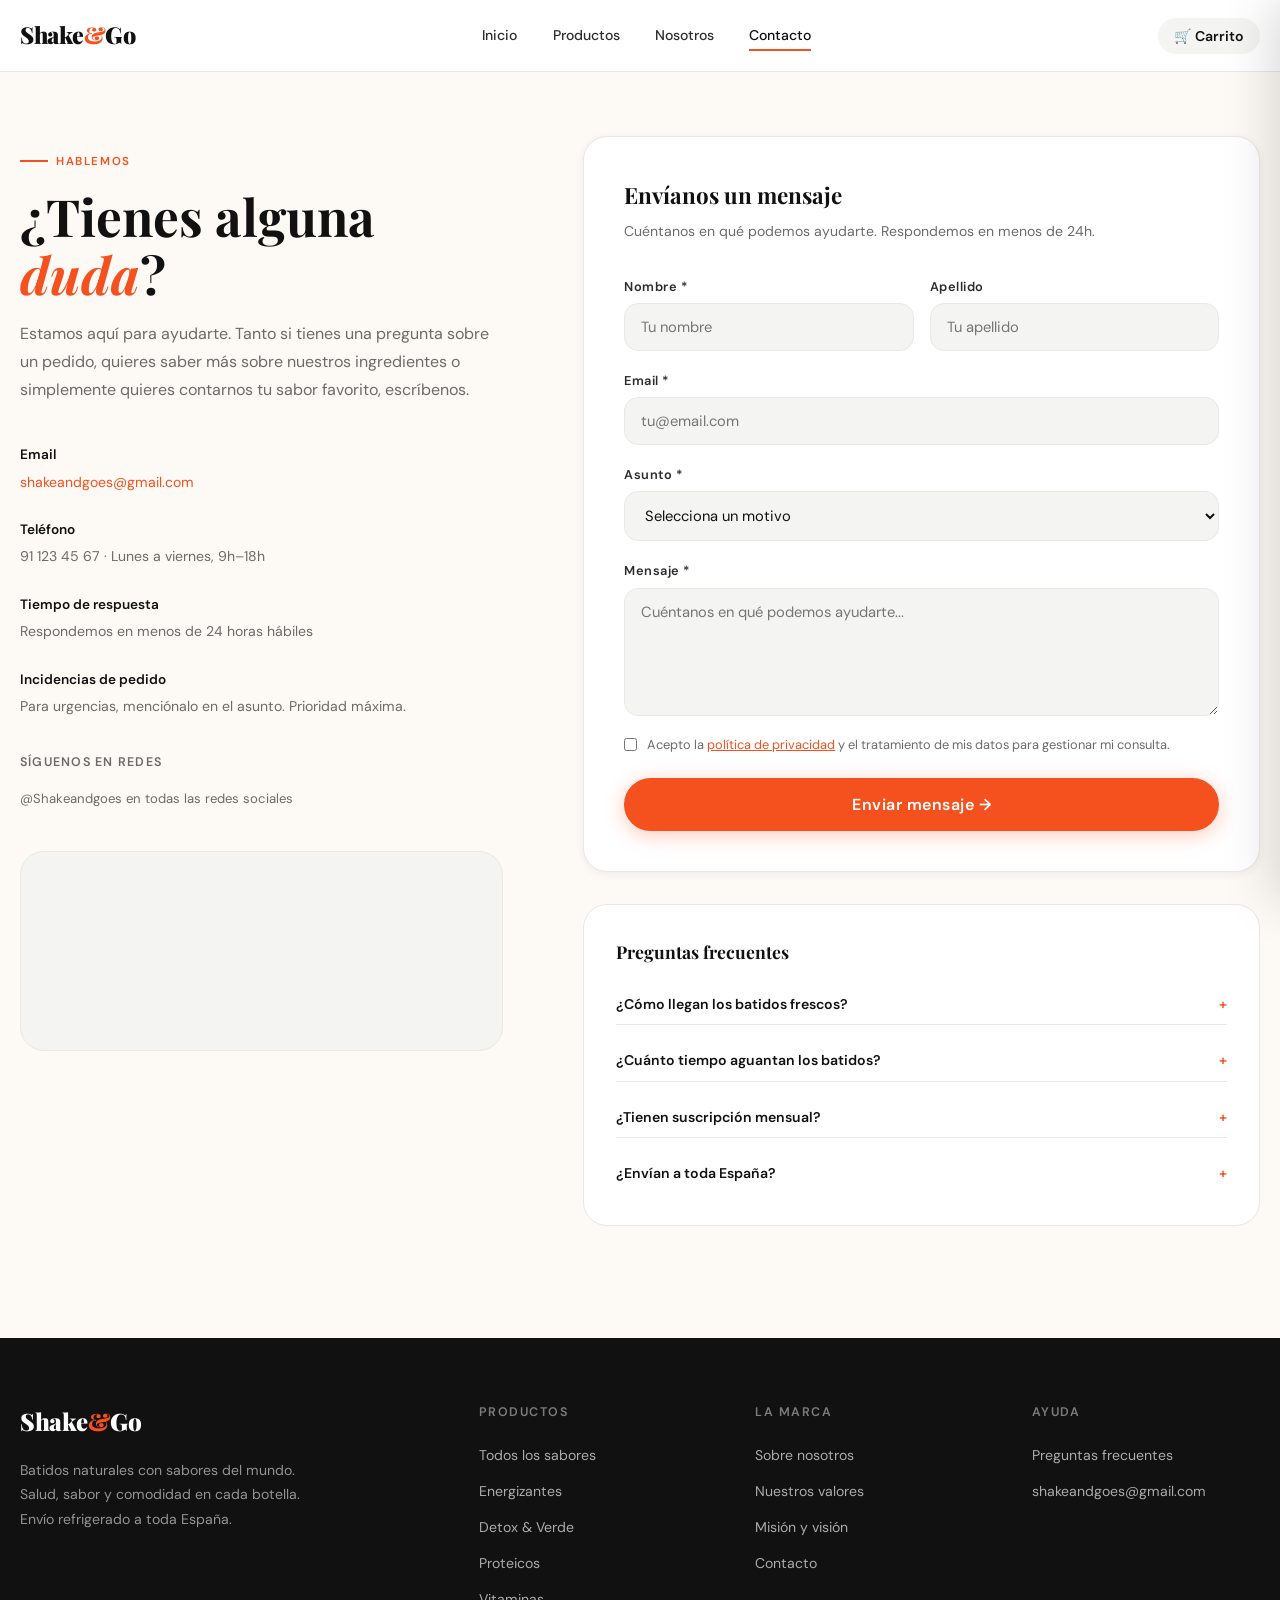
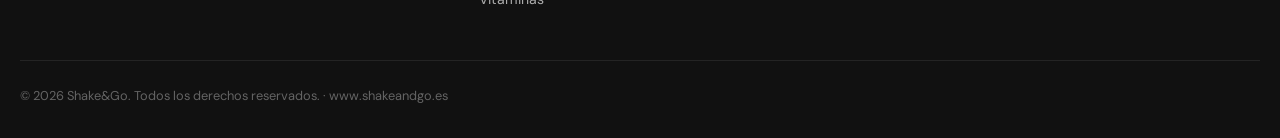
==== contacto.html @ c7a37597 "Commit Casi Final" ====
<!DOCTYPE html>
<html lang="es">
<head>
  <meta charset="UTF-8">
  <meta name="viewport" content="width=device-width, initial-scale=1.0">
  <title>Contacto — Shake&Go</title>
  <meta name="description" content="¿Tienes alguna pregunta sobre nuestros batidos? Escríbenos. Respondemos en menos de 24h.">
  <link rel="stylesheet" href="style.css">
  <link rel="icon" href="data:image/svg+xml,<svg xmlns='http://www.w3.org/2000/svg' viewBox='0 0 100 100'><text y='.9em' font-size='90'>🥤</text></svg>">
</head>
<body>

<!-- ============ HEADER ============ -->
<header class="header" role="banner">
  <div class="container header-inner">
    <a href="index.html" class="logo" aria-label="Shake&Go inicio">
      <img src="assets/img/logo1.png" alt="Shake&Go logo" class="logo-img" onerror="this.style.display='none'">
      <span class="logo-text">Shake<span>&</span>Go</span>
    </a>
    <nav class="nav" aria-label="Navegación principal">
      <a href="index.html">Inicio</a>
      <a href="productos.html">Productos</a>
      <a href="nosotros.html">Nosotros</a>
      <a href="contacto.html">Contacto</a>
    </nav>
    <div class="header-actions">
      <button class="cart-btn" data-open-cart aria-label="Abrir carrito">
        🛒 Carrito
        <span class="cart-count" id="cart-count" aria-live="polite">0</span>
      </button>
      <button class="hamburger" aria-label="Abrir menú"><span></span><span></span><span></span></button>
    </div>
  </div>
</header>
<nav class="mobile-nav" aria-label="Menú móvil">
  <a href="index.html">Inicio</a>
  <a href="productos.html">Productos</a>
  <a href="nosotros.html">Nosotros</a>
  <a href="contacto.html">Contacto</a>
</nav>

<!-- ============ CONTACTO MAIN ============ -->
<main class="contacto-section" aria-label="Página de contacto">
  <div class="container">
    <div class="contacto-grid">

      <!-- Info izquierda -->
      <div class="contacto-info">
        <div class="section-tag">Hablemos</div>
        <h1 class="section-heading">¿Tienes alguna<br><em style="font-style:italic;color:var(--color-naranja)">duda</em>?</h1>
        <p>Estamos aquí para ayudarte. Tanto si tienes una pregunta sobre un pedido, quieres saber más sobre nuestros ingredientes o simplemente quieres contarnos tu sabor favorito, escríbenos.</p>

        <div class="contacto-item">
          <div>
            <strong>Email</strong>
            <span><a href="mailto:shakeandgoes@gmail.com" style="color:var(--color-naranja)">shakeandgoes@gmail.com</a></span>
          </div>
        </div>

        <div class="contacto-item">
          <div>
            <strong>Teléfono</strong>
            <span>91 123 45 67 · Lunes a viernes, 9h–18h</span>
          </div>
        </div>

        <div class="contacto-item">
          <div>
            <strong>Tiempo de respuesta</strong>
            <span>Respondemos en menos de 24 horas hábiles</span>
          </div>
        </div>

        <div class="contacto-item">
          <div>
            <strong>Incidencias de pedido</strong>
            <span>Para urgencias, menciónalo en el asunto. Prioridad máxima.</span>
          </div>
        </div>

        <!-- Redes sociales -->
        <div style="margin-top:2rem">
          <div style="font-size:0.78rem;font-weight:600;letter-spacing:0.1em;text-transform:uppercase;color:var(--color-gris-medio);margin-bottom:1rem">Síguenos en redes</div>
          <p style="font-size:0.82rem;color:var(--color-gris-medio);margin-top:0.8rem">@Shakeandgoes en todas las redes sociales</p>
        </div>

        <!-- Mapa placeholder -->
        <div style="margin-top:2.5rem;background:var(--color-gris-claro);border-radius:var(--radius-lg);height:200px;display:flex;align-items:center;justify-content:center;border:1px solid var(--color-borde);overflow:hidden;position:relative">
          <iframe
              src="https://www.google.com/maps?q=Carrer+d%27Ar%C3%ADstides+Maillol+12,+08028+Barcelona&output=embed"
              width="100%"
              height="100%"
              style="border:0; position:relative; z-index:1;"
              allowfullscreen=""
              loading="lazy"
              referrerpolicy="no-referrer-when-downgrade">
          </iframe>
        </div>
      </div>

      <!-- Formulario derecha -->
      <div>
        <div class="form-card">
          <h3>Envíanos un mensaje</h3>
          <p>Cuéntanos en qué podemos ayudarte. Respondemos en menos de 24h.</p>

          <form id="contacto-form" novalidate aria-label="Formulario de contacto">
            <div class="form-row">
              <div class="form-group" id="grupo-nombre">
                <label for="nombre">Nombre *</label>
                <input type="text" id="nombre" name="nombre" placeholder="Tu nombre" autocomplete="given-name" required aria-required="true">
                <span class="form-error-msg" role="alert">Por favor, introduce tu nombre.</span>
              </div>
              <div class="form-group" id="grupo-apellido">
                <label for="apellido">Apellido</label>
                <input type="text" id="apellido" name="apellido" placeholder="Tu apellido" autocomplete="family-name">
              </div>
            </div>

            <div class="form-group" id="grupo-email">
              <label for="email">Email *</label>
              <input type="email" id="email" name="email" placeholder="tu@email.com" autocomplete="email" required aria-required="true">
              <span class="form-error-msg" role="alert">Por favor, introduce un email válido.</span>
            </div>

            <div class="form-group" id="grupo-asunto">
              <label for="asunto">Asunto *</label>
              <select id="asunto" name="asunto" required aria-required="true">
                <option value="" disabled selected>Selecciona un motivo</option>
                <option value="pedido">Consulta sobre un pedido</option>
                <option value="producto">Información sobre productos</option>
                <option value="incidencia">Incidencia / devolución</option>
                <option value="suscripcion">Suscripción mensual</option>
                <option value="b2b">Colaboración B2B</option>
                <option value="otro">Otro</option>
              </select>
              <span class="form-error-msg" role="alert">Por favor, selecciona un asunto.</span>
            </div>

            <div class="form-group" id="grupo-mensaje">
              <label for="mensaje">Mensaje *</label>
              <textarea id="mensaje" name="mensaje" rows="5" placeholder="Cuéntanos en qué podemos ayudarte..." required aria-required="true"></textarea>
              <span class="form-error-msg" role="alert">Por favor, escribe tu mensaje (mínimo 10 caracteres).</span>
            </div>

            <div style="display:flex;align-items:flex-start;gap:10px;margin-bottom:1.5rem">
              <input type="checkbox" id="privacidad" name="privacidad" required style="width:auto;margin-top:3px;accent-color:var(--color-naranja)" aria-required="true">
              <label for="privacidad" style="font-size:0.8rem;color:var(--color-gris-medio);cursor:pointer;line-height:1.5">
                Acepto la <a href="#" style="color:var(--color-naranja);text-decoration:underline">política de privacidad</a> y el tratamiento de mis datos para gestionar mi consulta.
              </label>
            </div>

            <button type="submit" class="btn btn-primary" style="width:100%;justify-content:center;font-size:1rem;padding:16px">
              Enviar mensaje →
            </button>
          </form>

          <!-- Mensaje de éxito -->
          <div class="form-success" id="form-success" aria-live="polite">
            <div class="form-success-icon">🎉</div>
            <h4>¡Mensaje enviado!</h4>
            <p>Gracias por escribirnos. Te respondemos en menos de 24 horas. Mientras tanto, puedes explorar nuestros sabores.</p>
            <a href="productos.html" class="btn btn-primary" style="margin-top:1.5rem">Ver productos</a>
          </div>
        </div>

        <!-- FAQ rápido -->
        <div style="margin-top:2rem;background:white;border-radius:var(--radius-lg);padding:2rem;border:1px solid var(--color-borde)">
          <h3 style="font-family:var(--font-display);font-size:1.1rem;margin-bottom:1.2rem">Preguntas frecuentes</h3>
          <div style="display:flex;flex-direction:column;gap:1rem">
            <details style="cursor:pointer">
              <summary style="font-size:0.88rem;font-weight:600;list-style:none;display:flex;justify-content:space-between;align-items:center;padding:0.5rem 0;border-bottom:1px solid var(--color-borde)">
                ¿Cómo llegan los batidos frescos? <span style="color:var(--color-naranja)">+</span>
              </summary>
              <p style="font-size:0.84rem;color:var(--color-gris-medio);margin-top:0.8rem;line-height:1.65">Utilizamos cajas isotérmicas certificadas con acumuladores de gel ecológico que mantienen la temperatura entre 2°C y 8°C durante todo el trayecto.</p>
            </details>
            <details style="cursor:pointer">
              <summary style="font-size:0.88rem;font-weight:600;list-style:none;display:flex;justify-content:space-between;align-items:center;padding:0.5rem 0;border-bottom:1px solid var(--color-borde)">
                ¿Cuánto tiempo aguantan los batidos? <span style="color:var(--color-naranja)">+</span>
              </summary>
              <p style="font-size:0.84rem;color:var(--color-gris-medio);margin-top:0.8rem;line-height:1.65">Garantizamos una vida útil mínima de 21 días desde la recepción, siempre que se mantengan refrigerados. Sin abrir pueden aguantar aún más.</p>
            </details>
            <details style="cursor:pointer">
              <summary style="font-size:0.88rem;font-weight:600;list-style:none;display:flex;justify-content:space-between;align-items:center;padding:0.5rem 0;border-bottom:1px solid var(--color-borde)">
                ¿Tienen suscripción mensual? <span style="color:var(--color-naranja)">+</span>
              </summary>
              <p style="font-size:0.84rem;color:var(--color-gris-medio);margin-top:0.8rem;line-height:1.65">Sí. Puedes suscribirte a una caja mensual personalizada con tus sabores favoritos y obtener un descuento exclusivo. Escríbenos para configurar la tuya.</p>
            </details>
            <details style="cursor:pointer">
              <summary style="font-size:0.88rem;font-weight:600;list-style:none;display:flex;justify-content:space-between;align-items:center;padding:0.5rem 0">
                ¿Envían a toda España? <span style="color:var(--color-naranja)">+</span>
              </summary>
              <p style="font-size:0.84rem;color:var(--color-gris-medio);margin-top:0.8rem;line-height:1.65">Sí, enviamos a toda la península. Canarias, Baleares y Ceuta también con envío especial. Consulta costes en el proceso de compra.</p>
            </details>
          </div>
        </div>
      </div>

    </div>
  </div>
</main>

<!-- ============ FOOTER ============ -->
<footer class="footer" aria-label="Pie de página">
  <div class="container">
    <div class="footer-grid">
      <div class="footer-brand">
        <span class="logo-text" style="font-family:'Playfair Display',serif;font-size:1.5rem;color:white;font-weight:900">Shake<span style="color:#F4511E">&</span>Go</span>
        <p>Batidos naturales con sabores del mundo. Salud, sabor y comodidad en cada botella. Envío refrigerado a toda España.</p>
      </div>
      <div class="footer-col">
        <h4>Productos</h4>
        <ul>
          <li><a href="productos.html">Todos los sabores</a></li>
          <li><a href="productos.html?filtro=energizante">Energizantes</a></li>
          <li><a href="productos.html?filtro=detox">Detox &amp; Verde</a></li>
          <li><a href="productos.html?filtro=proteina">Proteicos</a></li>
          <li><a href="productos.html?filtro=vitaminas">Vitaminas</a></li>
        </ul>
      </div>
      <div class="footer-col">
        <h4>La marca</h4>
        <ul>
          <li><a href="nosotros.html">Sobre nosotros</a></li>
          <li><a href="nosotros.html#valores">Nuestros valores</a></li>
          <li><a href="nosotros.html#mision">Misión y visión</a></li>
          <li><a href="contacto.html">Contacto</a></li>
        </ul>
      </div>
      <div class="footer-col">
        <h4>Ayuda</h4>
        <ul>
          <li><a href="#">Preguntas frecuentes</a></li>
          <li><a href="mailto:shakeandgoes@gmail.com">shakeandgoes@gmail.com</a></li>
        </ul>
      </div>
    </div>
    <div class="footer-bottom">
      <p>© 2026 Shake&amp;Go. Todos los derechos reservados. · www.shakeandgo.es</p>
    </div>
  </div>
</footer>

<!-- ============ CARRITO ============ -->
<div class="cart-overlay" id="cart-overlay" aria-hidden="true"></div>
<aside class="cart-panel" id="cart-panel" role="complementary" aria-label="Carrito de la compra">
  <div class="cart-header">
    <div><h2>Tu carrito</h2><p class="cart-header-sub">Revisa tu selección</p></div>
    <button class="cart-close" id="cart-close" aria-label="Cerrar carrito">✕</button>
  </div>
  <div class="cart-items" id="cart-items">
    <div class="cart-empty" id="cart-empty" style="display:flex">
      <div class="cart-empty-icon"></div>
      <p>Tu carrito está vacío.</p>
      <a href="productos.html" class="btn btn-primary" style="margin-top:0.5rem">Ver productos</a>
    </div>
  </div>
  <div class="cart-footer">
    <div class="cart-subtotal"><span>Subtotal</span><span id="cart-subtotal-val">0,00€</span></div>
    <div class="cart-total-row"><span>Total</span><span id="cart-total">0,00€</span></div>
    <div class="cart-envio">Envío gratis en pedidos +20€</div>
    <div class="cart-footer-btns">
      <button class="btn-checkout" id="btn-checkout">Finalizar pedido →</button>
      <button class="btn-seguir" id="btn-seguir-comprando">← Seguir comprando</button>
    </div>
  </div>
</aside>

<script src="main.js"></script>
<script src="carrito.js"></script>
<script>
/* Validación del formulario de contacto */
document.addEventListener('DOMContentLoaded', () => {
  const form = document.getElementById('contacto-form');
  const success = document.getElementById('form-success');
  if (!form) return;

  function validarCampo(input) {
    const grupo = input.closest('.form-group');
    if (!grupo) return true;
    const eValido = input.checkValidity() && (input.type !== 'textarea' || input.value.trim().length >= 10);
    grupo.classList.toggle('has-error', !eValido);
    if (input.tagName === 'TEXTAREA') {
      grupo.classList.toggle('has-error', input.value.trim().length < 10);
    }
    return eValido;
  }

  form.querySelectorAll('input, textarea, select').forEach(el => {
    el.addEventListener('blur', () => validarCampo(el));
    el.addEventListener('input', () => {
      if (el.closest('.form-group')?.classList.contains('has-error')) validarCampo(el);
    });
  });

  form.addEventListener('submit', (e) => {
    e.preventDefault();
    let formValido = true;
    const campos = form.querySelectorAll('input[required], textarea[required], select[required]');
    campos.forEach(campo => {
      if (!validarCampo(campo)) formValido = false;
    });

    const privacidad = document.getElementById('privacidad');
    if (privacidad && !privacidad.checked) {
      if (typeof window.showToast === 'function') {
        window.showToast('Debes aceptar la política de privacidad', '⚠️');
      }
      formValido = false;
    }

    if (!formValido) return;

    // Simular envío
    const btn = form.querySelector('[type="submit"]');
    btn.textContent = 'Enviando…';
    btn.disabled = true;
    setTimeout(() => {
      form.style.display = 'none';
      success.classList.add('visible');
    }, 1200);
  });
});
</script>
</body>
</html>
---- style.css ----
/* =========================================
   SHAKE&GO — CSS Principal
   Paleta: Naranja energético, verde fresco, blanco limpio, negro profundo
   Tipografía: Playfair Display (display) + DM Sans (body)
   ========================================= */

@import url('https://fonts.googleapis.com/css2?family=Playfair+Display:ital,wght@0,400;0,700;0,900;1,400;1,700&family=DM+Sans:wght@300;400;500;600&display=swap');

/* ---- Variables CSS ---- */
:root {
  --color-naranja: #F4511E;
  --color-naranja-claro: #FF7043;
  --color-verde: #6DBF67;
  --color-verde-oscuro: #4A9E44;
  --color-azul: #29ABE2;
  --color-negro: #111111;
  --color-gris-oscuro: #2C2C2C;
  --color-gris-medio: #6B6B6B;
  --color-gris-claro: #F4F4F2;
  --color-blanco: #FFFFFF;
  --color-crema: #FDF9F5;
  --color-borde: #E8E8E4;

  --font-display: 'Playfair Display', Georgia, serif;
  --font-body: 'DM Sans', system-ui, sans-serif;

  --radius-sm: 6px;
  --radius-md: 14px;
  --radius-lg: 24px;
  --radius-pill: 999px;

  --shadow-sm: 0 2px 8px rgba(0,0,0,0.06);
  --shadow-md: 0 8px 32px rgba(0,0,0,0.10);
  --shadow-lg: 0 20px 60px rgba(0,0,0,0.14);

  --spacing-xs: 0.5rem;
  --spacing-sm: 1rem;
  --spacing-md: 2rem;
  --spacing-lg: 4rem;
  --spacing-xl: 7rem;

  --transition: all 0.28s cubic-bezier(0.4, 0, 0.2, 1);
  --max-width: 1240px;
  --header-height: 72px;
}

/* ---- Reset & Base ---- */
*, *::before, *::after { box-sizing: border-box; margin: 0; padding: 0; }

html { scroll-behavior: smooth; font-size: 16px; }

body {
  font-family: var(--font-body);
  color: var(--color-negro);
  background: var(--color-blanco);
  line-height: 1.65;
  -webkit-font-smoothing: antialiased;
  overflow-x: hidden;
}

img { display: block; max-width: 100%; }
a { color: inherit; text-decoration: none; }
ul { list-style: none; }
button { cursor: pointer; border: none; background: none; font-family: inherit; }
input, textarea, select { font-family: inherit; }

/* ---- Utilidades ---- */
.container {
  width: min(var(--max-width), 100% - 2 * var(--spacing-sm));
  margin-inline: auto;
}

.section-tag {
  display: inline-flex;
  align-items: center;
  gap: 8px;
  font-size: 0.72rem;
  font-weight: 600;
  letter-spacing: 0.14em;
  text-transform: uppercase;
  color: var(--color-naranja);
  margin-bottom: 1rem;
}
.section-tag::before {
  content: '';
  display: block;
  width: 28px;
  height: 2px;
  background: var(--color-naranja);
}

.section-heading {
  font-family: var(--font-display);
  font-size: clamp(2rem, 5vw, 3.2rem);
  font-weight: 700;
  line-height: 1.15;
  color: var(--color-negro);
}

.section-subheading {
  font-size: 1.05rem;
  color: var(--color-gris-medio);
  max-width: 560px;
  margin-top: 1rem;
  line-height: 1.7;
}

/* Botones */
.btn {
  display: inline-flex;
  align-items: center;
  gap: 8px;
  font-family: var(--font-body);
  font-size: 0.9rem;
  font-weight: 600;
  letter-spacing: 0.03em;
  padding: 14px 28px;
  border-radius: var(--radius-pill);
  transition: var(--transition);
  white-space: nowrap;
}

.btn-primary {
  background: var(--color-naranja);
  color: var(--color-blanco);
  box-shadow: 0 4px 20px rgba(244,81,30,0.30);
}
.btn-primary:hover {
  background: var(--color-naranja-claro);
  transform: translateY(-2px);
  box-shadow: 0 8px 28px rgba(244,81,30,0.40);
}

.btn-secondary {
  background: transparent;
  color: var(--color-negro);
  border: 2px solid var(--color-negro);
}
.btn-secondary:hover {
  background: var(--color-negro);
  color: var(--color-blanco);
  transform: translateY(-2px);
}

.btn-outline-white {
  background: transparent;
  color: var(--color-blanco);
  border: 2px solid rgba(255,255,255,0.6);
}
.btn-outline-white:hover {
  background: var(--color-blanco);
  color: var(--color-negro);
}

/* =========================================
   HEADER
   ========================================= */
.header {
  position: fixed;
  top: 0;
  left: 0;
  right: 0;
  height: var(--header-height);
  z-index: 1000;
  background: rgba(255,255,255,0.96);
  backdrop-filter: blur(12px);
  -webkit-backdrop-filter: blur(12px);
  border-bottom: 1px solid var(--color-borde);
  transition: var(--transition);
}

.header.scrolled {
  box-shadow: var(--shadow-md);
}

.header-inner {
  height: 100%;
  display: flex;
  align-items: center;
  justify-content: space-between;
  gap: 2rem;
}

.logo {
  display: flex;
  align-items: center;
  gap: 10px;
  flex-shrink: 0;
}
.logo-img {
  height: 44px;
  width: auto;
}
.logo-text {
  font-family: var(--font-display);
  font-size: 1.45rem;
  font-weight: 900;
  color: var(--color-negro);
  letter-spacing: -0.02em;
}
.logo-text span { color: var(--color-naranja); }

.nav {
  display: flex;
  align-items: center;
  gap: 2.2rem;
}
.nav a {
  font-size: 0.88rem;
  font-weight: 500;
  color: var(--color-gris-oscuro);
  position: relative;
  transition: var(--transition);
}
.nav a::after {
  content: '';
  position: absolute;
  bottom: -4px;
  left: 0;
  width: 0;
  height: 2px;
  background: var(--color-naranja);
  transition: width 0.25s ease;
}
.nav a:hover, .nav a.active { color: var(--color-negro); }
.nav a:hover::after, .nav a.active::after { width: 100%; }

.header-actions {
  display: flex;
  align-items: center;
  gap: 0.8rem;
}

.cart-btn {
  position: relative;
  display: flex;
  align-items: center;
  gap: 7px;
  font-size: 0.88rem;
  font-weight: 600;
  color: var(--color-negro);
  background: var(--color-gris-claro);
  border-radius: var(--radius-pill);
  padding: 9px 16px;
  transition: var(--transition);
}
.cart-btn:hover {
  background: var(--color-negro);
  color: var(--color-blanco);
}
.cart-count {
  position: absolute;
  top: -5px;
  right: -5px;
  background: var(--color-naranja);
  color: white;
  font-size: 0.65rem;
  font-weight: 700;
  width: 18px;
  height: 18px;
  border-radius: 50%;
  display: flex;
  align-items: center;
  justify-content: center;
  opacity: 0;
  transform: scale(0);
  transition: var(--transition);
}
.cart-count.visible {
  opacity: 1;
  transform: scale(1);
}

/* Menú hamburguesa */
.hamburger {
  display: none;
  flex-direction: column;
  gap: 5px;
  padding: 8px;
  border-radius: var(--radius-sm);
  transition: var(--transition);
}
.hamburger span {
  display: block;
  width: 22px;
  height: 2px;
  background: var(--color-negro);
  border-radius: 2px;
  transition: var(--transition);
}
.hamburger.open span:nth-child(1) { transform: translateY(7px) rotate(45deg); }
.hamburger.open span:nth-child(2) { opacity: 0; }
.hamburger.open span:nth-child(3) { transform: translateY(-7px) rotate(-45deg); }

/* Mobile nav overlay */
.mobile-nav {
  display: none;
  position: fixed;
  top: var(--header-height);
  left: 0;
  right: 0;
  bottom: 0;
  background: var(--color-blanco);
  z-index: 999;
  padding: 2rem var(--spacing-sm);
  flex-direction: column;
  gap: 1.5rem;
  overflow-y: auto;
}
.mobile-nav.open { display: flex; }
.mobile-nav a {
  font-size: 1.6rem;
  font-family: var(--font-display);
  font-weight: 700;
  color: var(--color-negro);
  border-bottom: 1px solid var(--color-borde);
  padding-bottom: 1rem;
  transition: var(--transition);
}
.mobile-nav a:hover { color: var(--color-naranja); padding-left: 12px; }

/* =========================================
   HERO — INDEX
   ========================================= */
.hero {
  min-height: 100svh;
  display: grid;
  grid-template-columns: 1fr 1fr;
  overflow: hidden;
  padding-top: var(--header-height);
  background: var(--color-crema);
}

.hero-content {
  display: flex;
  flex-direction: column;
  justify-content: center;
  padding: var(--spacing-xl) var(--spacing-md) var(--spacing-xl) clamp(1.5rem, 6vw, 5rem);
}

.hero-badge {
  display: inline-flex;
  align-items: center;
  gap: 8px;
  background: rgba(244,81,30,0.10);
  color: var(--color-naranja);
  font-size: 0.75rem;
  font-weight: 600;
  letter-spacing: 0.1em;
  text-transform: uppercase;
  padding: 6px 14px;
  border-radius: var(--radius-pill);
  margin-bottom: 1.5rem;
  width: fit-content;
}

.hero-title {
  font-family: var(--font-display);
  font-size: clamp(2.8rem, 5.5vw, 4.5rem);
  font-weight: 900;
  line-height: 1.06;
  color: var(--color-negro);
  margin-bottom: 1.5rem;
}
.hero-title .italic { font-style: italic; color: var(--color-naranja); }
.hero-title .block { display: block; }

.hero-sub {
  font-size: 1.1rem;
  color: var(--color-gris-medio);
  line-height: 1.75;
  max-width: 460px;
  margin-bottom: 2.5rem;
}

.hero-ctas {
  display: flex;
  align-items: center;
  gap: 1rem;
  flex-wrap: wrap;
}

.hero-stats {
  display: flex;
  gap: 2.5rem;
  margin-top: 3rem;
  padding-top: 2.5rem;
  border-top: 1px solid var(--color-borde);
}
.hero-stat strong {
  display: block;
  font-family: var(--font-display);
  font-size: 2rem;
  font-weight: 700;
  color: var(--color-negro);
}
.hero-stat span {
  font-size: 0.78rem;
  color: var(--color-gris-medio);
  text-transform: uppercase;
  letter-spacing: 0.08em;
}

.hero-visual {
  position: relative;
  display: flex;
  align-items: center;
  justify-content: center;
  background: linear-gradient(145deg, #FFF3EE 0%, #FFE8DC 100%);
  overflow: hidden;
}

.hero-img-wrap {
  position: relative;
  z-index: 2;
  display: flex;
  align-items: flex-end;
  justify-content: center;
  height: 100%;
  padding: 3rem 2rem 0;
}

.hero-img-main {
  height: clamp(380px, 60vh, 620px);
  width: auto;
  object-fit: contain;
  filter: drop-shadow(0 24px 48px rgba(0,0,0,0.18));
  animation: floatHero 5s ease-in-out infinite;
}

@keyframes floatHero {
  0%, 100% { transform: translateY(0px); }
  50% { transform: translateY(-14px); }
}

.hero-bg-circle {
  position: absolute;
  border-radius: 50%;
  opacity: 0.25;
}
.hero-bg-circle-1 {
  width: 500px;
  height: 500px;
  background: var(--color-naranja);
  top: -120px;
  right: -120px;
}
.hero-bg-circle-2 {
  width: 280px;
  height: 280px;
  background: var(--color-verde);
  bottom: -60px;
  left: 60px;
}

.hero-float-tag {
  position: absolute;
  background: var(--color-blanco);
  border-radius: var(--radius-md);
  padding: 12px 18px;
  box-shadow: var(--shadow-md);
  font-size: 0.82rem;
  font-weight: 600;
  display: flex;
  align-items: center;
  gap: 8px;
  z-index: 3;
}
.hero-float-tag-1 { top: 22%; left: 6%; }
.hero-float-tag-2 { bottom: 28%; right: 4%; }
.hero-float-tag .dot {
  width: 8px; height: 8px;
  border-radius: 50%;
  flex-shrink: 0;
}

/* =========================================
   SECTION: PROPUESTA DE VALOR
   ========================================= */
.section-valores {
  padding: var(--spacing-xl) 0;
  background: var(--color-blanco);
}

.valores-grid {
  display: grid;
  grid-template-columns: repeat(auto-fit, minmax(230px, 1fr));
  gap: 2rem;
  margin-top: 3.5rem;
}

.valor-card {
  background: var(--color-crema);
  border-radius: var(--radius-lg);
  padding: 2rem;
  border: 1px solid var(--color-borde);
  transition: var(--transition);
  position: relative;
  overflow: hidden;
}
.valor-card::before {
  content: '';
  position: absolute;
  top: 0; left: 0;
  width: 4px;
  height: 100%;
  background: var(--color-naranja);
  transform: scaleY(0);
  transform-origin: bottom;
  transition: transform 0.3s ease;
}
.valor-card:hover { transform: translateY(-4px); box-shadow: var(--shadow-md); }
.valor-card:hover::before { transform: scaleY(1); }

.valor-icon {
  font-size: 2.2rem;
  margin-bottom: 1rem;
}
.valor-card h3 {
  font-family: var(--font-display);
  font-size: 1.15rem;
  font-weight: 700;
  margin-bottom: 0.5rem;
}
.valor-card p {
  font-size: 0.9rem;
  color: var(--color-gris-medio);
  line-height: 1.65;
}

/* =========================================
   SECTION: PRODUCTOS DESTACADOS
   ========================================= */
.section-productos {
  padding: var(--spacing-xl) 0;
  background: var(--color-gris-claro);
}

.section-header {
  display: flex;
  align-items: flex-end;
  justify-content: space-between;
  gap: 2rem;
  margin-bottom: 3rem;
  flex-wrap: wrap;
}

.productos-grid {
  display: grid;
  grid-template-columns: repeat(auto-fill, minmax(270px, 1fr));
  gap: 1.5rem;
}

.product-card {
  background: var(--color-blanco);
  border-radius: var(--radius-lg);
  overflow: hidden;
  transition: var(--transition);
  border: 1px solid var(--color-borde);
  position: relative;
  display: flex;
  flex-direction: column;
}
.product-card:hover {
  transform: translateY(-6px);
  box-shadow: var(--shadow-lg);
}

.product-img-wrap {
  aspect-ratio: 4/5;
  overflow: hidden;
  position: relative;
  background: var(--color-crema);
}
.product-img-wrap img {
  width: 100%;
  height: 100%;
  object-fit: cover;
  transition: transform 0.5s ease;
}
.product-card:hover .product-img-wrap img {
  transform: scale(1.06);
}

.product-badge {
  position: absolute;
  top: 14px;
  left: 14px;
  background: var(--color-naranja);
  color: white;
  font-size: 0.68rem;
  font-weight: 700;
  letter-spacing: 0.08em;
  text-transform: uppercase;
  padding: 4px 10px;
  border-radius: var(--radius-pill);
}
.product-badge.verde { background: var(--color-verde-oscuro); }
.product-badge.azul { background: var(--color-azul); }

.product-pais {
  position: absolute;
  top: 14px;
  right: 14px;
  background: rgba(255,255,255,0.92);
  backdrop-filter: blur(6px);
  border-radius: var(--radius-pill);
  padding: 4px 10px;
  font-size: 0.72rem;
  font-weight: 600;
  display: flex;
  align-items: center;
  gap: 5px;
}

.product-info {
  padding: 1.3rem 1.4rem 1.6rem;
  display: flex;
  flex-direction: column;
  flex-grow: 1;
}
.product-categoria {
  font-size: 0.7rem;
  font-weight: 600;
  letter-spacing: 0.1em;
  text-transform: uppercase;
  color: var(--color-naranja);
  margin-bottom: 0.4rem;
}
.product-name {
  font-family: var(--font-display);
  font-size: 1.25rem;
  font-weight: 700;
  margin-bottom: 0.5rem;
  line-height: 1.2;
}
.product-desc {
  font-size: 0.86rem;
  color: var(--color-gris-medio);
  line-height: 1.6;
  margin-bottom: 1.2rem;
  flex-grow: 1;
}

.product-footer {
  display: flex;
  align-items: center;
  justify-content: space-between;
  gap: 1rem;
}
.product-precio {
  display: flex;
  flex-direction: column;
}
.product-precio-valor {
  font-size: 1.4rem;
  font-weight: 700;
  font-family: var(--font-display);
  color: var(--color-negro);
}
.product-precio-unidad {
  font-size: 0.72rem;
  color: var(--color-gris-medio);
}

.btn-add-cart {
  background: var(--color-negro);
  color: var(--color-blanco);
  border: none;
  border-radius: var(--radius-pill);
  padding: 10px 18px;
  font-size: 0.84rem;
  font-weight: 600;
  cursor: pointer;
  transition: var(--transition);
  display: flex;
  align-items: center;
  gap: 6px;
  white-space: nowrap;
}
.btn-add-cart:hover {
  background: var(--color-naranja);
  transform: scale(1.04);
}
.btn-add-cart.added {
  background: var(--color-verde-oscuro);
}

/* Stars */
.stars {
  display: flex;
  gap: 2px;
  color: #F59E0B;
  font-size: 0.82rem;
}
.stars-row {
  display: flex;
  align-items: center;
  gap: 6px;
  margin-bottom: 0.8rem;
}
.stars-count {
  font-size: 0.78rem;
  color: var(--color-gris-medio);
}

/* =========================================
   SECTION: SOBRE NOSOTROS (STRIP)
   ========================================= */
.section-marca {
  padding: var(--spacing-xl) 0;
  background: var(--color-negro);
  color: var(--color-blanco);
  position: relative;
  overflow: hidden;
}
.section-marca::before {
  content: 'SHAKE&GO';
  position: absolute;
  font-family: var(--font-display);
  font-size: clamp(6rem, 18vw, 18rem);
  font-weight: 900;
  color: rgba(255,255,255,0.03);
  top: 50%;
  left: 50%;
  transform: translate(-50%, -50%);
  white-space: nowrap;
  pointer-events: none;
}

.marca-inner {
  display: grid;
  grid-template-columns: 1fr 1fr;
  gap: 5rem;
  align-items: center;
  position: relative;
  z-index: 1;
}

.marca-content .section-tag { color: var(--color-naranja); }
.marca-content .section-heading { color: var(--color-blanco); }
.marca-content .section-heading .italic { font-style: italic; color: var(--color-naranja-claro); }
.marca-content p {
  color: rgba(255,255,255,0.72);
  font-size: 1rem;
  line-height: 1.8;
  margin-top: 1.2rem;
  margin-bottom: 2rem;
}

.marca-visual {
  display: grid;
  grid-template-columns: 1fr 1fr;
  grid-template-rows: 1fr 1fr;
  gap: 1rem;
  aspect-ratio: 1;
}
.marca-img-block {
  border-radius: var(--radius-md);
  overflow: hidden;
}
.marca-img-block img {
  width: 100%;
  height: 100%;
  object-fit: cover;
}
.marca-img-block:nth-child(1) { grid-row: span 2; }

/* =========================================
   SECTION: TESTIMONIOS
   ========================================= */
.section-testimonios {
  padding: var(--spacing-xl) 0;
  background: var(--color-crema);
}

.testimonios-grid {
  display: grid;
  grid-template-columns: repeat(auto-fill, minmax(290px, 1fr));
  gap: 1.5rem;
  margin-top: 3rem;
}

.testimonio-card {
  background: var(--color-blanco);
  border-radius: var(--radius-lg);
  padding: 2rem;
  border: 1px solid var(--color-borde);
  transition: var(--transition);
}
.testimonio-card:hover {
  box-shadow: var(--shadow-md);
  transform: translateY(-3px);
}
.testimonio-header {
  display: flex;
  align-items: center;
  gap: 12px;
  margin-bottom: 1rem;
}
.testimonio-avatar {
  width: 44px;
  height: 44px;
  border-radius: 50%;
  font-size: 1.1rem;
  display: flex;
  align-items: center;
  justify-content: center;
  font-weight: 700;
  flex-shrink: 0;
}
.testimonio-info strong { display: block; font-size: 0.9rem; }
.testimonio-info span {
  font-size: 0.75rem;
  color: var(--color-gris-medio);
}
.testimonio-verified {
  display: flex;
  align-items: center;
  gap: 4px;
  font-size: 0.7rem;
  color: var(--color-verde-oscuro);
  font-weight: 600;
  margin-top: 2px;
}
.testimonio-text {
  font-size: 0.92rem;
  line-height: 1.72;
  color: var(--color-gris-oscuro);
  font-style: italic;
}
.testimonio-text::before { content: '"'; font-size: 2rem; color: var(--color-naranja); line-height: 0; vertical-align: -0.4em; margin-right: 4px; }

/* =========================================
   SECTION: CTA FINAL
   ========================================= */
.section-cta-final {
  padding: var(--spacing-xl) 0;
  background: linear-gradient(135deg, var(--color-naranja) 0%, #E64A19 100%);
  text-align: center;
  color: var(--color-blanco);
  position: relative;
  overflow: hidden;
}
.section-cta-final::before, .section-cta-final::after {
  content: '';
  position: absolute;
  border-radius: 50%;
  background: rgba(255,255,255,0.08);
}
.section-cta-final::before { width: 600px; height: 600px; top: -300px; right: -200px; }
.section-cta-final::after { width: 400px; height: 400px; bottom: -200px; left: -150px; }

.cta-final-inner { position: relative; z-index: 1; }
.cta-final-inner h2 {
  font-family: var(--font-display);
  font-size: clamp(2.2rem, 5vw, 3.8rem);
  font-weight: 900;
  line-height: 1.1;
  margin-bottom: 1rem;
}
.cta-final-inner p {
  font-size: 1.1rem;
  opacity: 0.88;
  margin-bottom: 2.5rem;
  max-width: 500px;
  margin-inline: auto;
}
.cta-final-btns {
  display: flex;
  align-items: center;
  justify-content: center;
  gap: 1rem;
  flex-wrap: wrap;
}

/* =========================================
   FOOTER
   ========================================= */
.footer {
  background: var(--color-negro);
  color: var(--color-blanco);
  padding: var(--spacing-lg) 0 var(--spacing-md);
}

.footer-grid {
  display: grid;
  grid-template-columns: 1.8fr 1fr 1fr 1fr;
  gap: 3rem;
  margin-bottom: 3rem;
}

.footer-brand p {
  font-size: 0.88rem;
  color: rgba(255,255,255,0.55);
  line-height: 1.75;
  margin-top: 1rem;
  margin-bottom: 1.5rem;
  max-width: 280px;
}

.footer-social {
  display: flex;
  gap: 10px;
}
.footer-social a {
  width: 38px;
  height: 38px;
  background: rgba(255,255,255,0.08);
  border-radius: 50%;
  display: flex;
  align-items: center;
  justify-content: center;
  font-size: 0.9rem;
  transition: var(--transition);
}
.footer-social a:hover { background: var(--color-naranja); }

.footer-col h4 {
  font-size: 0.78rem;
  font-weight: 600;
  letter-spacing: 0.12em;
  text-transform: uppercase;
  color: rgba(255,255,255,0.45);
  margin-bottom: 1.2rem;
}
.footer-col ul { display: flex; flex-direction: column; gap: 0.6rem; }
.footer-col a {
  font-size: 0.88rem;
  color: rgba(255,255,255,0.65);
  transition: var(--transition);
}
.footer-col a:hover { color: var(--color-naranja); padding-left: 4px; }

.footer-bottom {
  border-top: 1px solid rgba(255,255,255,0.08);
  padding-top: 1.5rem;
  display: flex;
  align-items: center;
  justify-content: space-between;
  gap: 1rem;
  flex-wrap: wrap;
}
.footer-bottom p {
  font-size: 0.8rem;
  color: rgba(255,255,255,0.35);
}

/* =========================================
   CARRITO — PANEL LATERAL
   ========================================= */
.cart-overlay {
  position: fixed;
  inset: 0;
  background: rgba(0,0,0,0.5);
  z-index: 1100;
  opacity: 0;
  pointer-events: none;
  transition: opacity 0.3s ease;
  backdrop-filter: blur(2px);
}
.cart-overlay.open {
  opacity: 1;
  pointer-events: all;
}

.cart-panel {
  position: fixed;
  top: 0;
  right: 0;
  height: 100%;
  width: min(440px, 95vw);
  background: var(--color-blanco);
  z-index: 1200;
  display: flex;
  flex-direction: column;
  transform: translateX(100%);
  transition: transform 0.36s cubic-bezier(0.4, 0, 0.2, 1);
  box-shadow: -8px 0 48px rgba(0,0,0,0.15);
}
.cart-panel.open { transform: translateX(0); }

.cart-header {
  display: flex;
  align-items: center;
  justify-content: space-between;
  padding: 1.5rem 1.5rem 1.2rem;
  border-bottom: 1px solid var(--color-borde);
  flex-shrink: 0;
}
.cart-header h2 {
  font-family: var(--font-display);
  font-size: 1.3rem;
  font-weight: 700;
}
.cart-header-sub { font-size: 0.8rem; color: var(--color-gris-medio); }
.cart-close {
  width: 36px;
  height: 36px;
  border-radius: 50%;
  background: var(--color-gris-claro);
  display: flex;
  align-items: center;
  justify-content: center;
  font-size: 1.1rem;
  transition: var(--transition);
  cursor: pointer;
}
.cart-close:hover { background: var(--color-negro); color: white; }

.cart-items {
  flex-grow: 1;
  overflow-y: auto;
  padding: 1.2rem 1.5rem;
  display: flex;
  flex-direction: column;
  gap: 1rem;
}

.cart-empty {
  flex-grow: 1;
  display: flex;
  flex-direction: column;
  align-items: center;
  justify-content: center;
  gap: 1rem;
  color: var(--color-gris-medio);
  text-align: center;
  padding: 2rem;
}
.cart-empty-icon { font-size: 3rem; }
.cart-empty p { font-size: 0.92rem; }

.cart-item {
  display: grid;
  grid-template-columns: 70px 1fr auto;
  gap: 12px;
  align-items: center;
  background: var(--color-gris-claro);
  border-radius: var(--radius-md);
  padding: 12px;
  animation: slideInItem 0.3s ease;
}
@keyframes slideInItem {
  from { opacity: 0; transform: translateX(20px); }
  to { opacity: 1; transform: translateX(0); }
}

.cart-item-img {
  width: 70px;
  height: 70px;
  object-fit: cover;
  border-radius: 10px;
}
.cart-item-info { min-width: 0; }
.cart-item-name {
  font-size: 0.88rem;
  font-weight: 600;
  line-height: 1.3;
  margin-bottom: 3px;
  overflow: hidden;
  text-overflow: ellipsis;
  white-space: nowrap;
}
.cart-item-cat {
  font-size: 0.72rem;
  color: var(--color-naranja);
  font-weight: 600;
  margin-bottom: 6px;
}
.cart-item-price { font-size: 0.88rem; color: var(--color-gris-medio); }

.cart-item-controls {
  display: flex;
  flex-direction: column;
  align-items: flex-end;
  gap: 8px;
}
.cart-item-total {
  font-size: 1rem;
  font-weight: 700;
  font-family: var(--font-display);
}
.cart-qty {
  display: flex;
  align-items: center;
  gap: 8px;
  background: white;
  border-radius: var(--radius-pill);
  padding: 4px 8px;
  border: 1px solid var(--color-borde);
}
.cart-qty-btn {
  width: 22px;
  height: 22px;
  border-radius: 50%;
  display: flex;
  align-items: center;
  justify-content: center;
  font-size: 0.95rem;
  font-weight: 700;
  transition: var(--transition);
  cursor: pointer;
  background: var(--color-gris-claro);
  line-height: 1;
}
.cart-qty-btn:hover { background: var(--color-naranja); color: white; }
.cart-qty-btn.remove-btn:hover { background: #dc2626; color: white; }
.cart-qty-num { font-size: 0.88rem; font-weight: 600; min-width: 18px; text-align: center; }

.cart-footer {
  border-top: 1px solid var(--color-borde);
  padding: 1.4rem 1.5rem;
  flex-shrink: 0;
  background: var(--color-blanco);
}
.cart-subtotal {
  display: flex;
  justify-content: space-between;
  align-items: center;
  margin-bottom: 6px;
  font-size: 0.88rem;
  color: var(--color-gris-medio);
}
.cart-total-row {
  display: flex;
  justify-content: space-between;
  align-items: center;
  font-family: var(--font-display);
  font-size: 1.35rem;
  font-weight: 700;
  margin-bottom: 1.2rem;
}
.cart-envio {
  display: flex;
  align-items: center;
  gap: 6px;
  font-size: 0.78rem;
  color: var(--color-verde-oscuro);
  font-weight: 600;
  background: rgba(109,191,103,0.1);
  border-radius: var(--radius-pill);
  padding: 5px 12px;
  margin-bottom: 1rem;
  width: fit-content;
}
.cart-footer-btns {
  display: flex;
  flex-direction: column;
  gap: 0.7rem;
}
.btn-checkout {
  background: var(--color-naranja);
  color: white;
  border-radius: var(--radius-pill);
  padding: 15px;
  font-weight: 700;
  font-size: 0.96rem;
  text-align: center;
  transition: var(--transition);
  cursor: pointer;
}
.btn-checkout:hover { background: var(--color-naranja-claro); transform: translateY(-1px); }
.btn-seguir {
  background: transparent;
  color: var(--color-gris-medio);
  border: 1px solid var(--color-borde);
  border-radius: var(--radius-pill);
  padding: 12px;
  font-weight: 500;
  font-size: 0.88rem;
  text-align: center;
  transition: var(--transition);
  cursor: pointer;
}
.btn-seguir:hover { color: var(--color-negro); border-color: var(--color-negro); }

/* Toast notificación */
.toast {
  position: fixed;
  bottom: 2rem;
  left: 50%;
  transform: translateX(-50%) translateY(120px);
  background: var(--color-negro);
  color: white;
  padding: 14px 24px;
  border-radius: var(--radius-pill);
  font-size: 0.88rem;
  font-weight: 500;
  z-index: 2000;
  transition: transform 0.4s cubic-bezier(0.4, 0, 0.2, 1);
  display: flex;
  align-items: center;
  gap: 10px;
  box-shadow: var(--shadow-lg);
  white-space: nowrap;
}
.toast.show { transform: translateX(-50%) translateY(0); }
.toast-icon { font-size: 1.1rem; }

/* =========================================
   PÁGINA DE PRODUCTOS
   ========================================= */
.page-hero {
  padding: calc(var(--header-height) + 3rem) 0 3rem;
  background: var(--color-crema);
  text-align: center;
}
.page-hero-eyebrow {
  font-size: 0.75rem;
  font-weight: 600;
  letter-spacing: 0.14em;
  text-transform: uppercase;
  color: var(--color-naranja);
  margin-bottom: 1rem;
}
.page-hero h1 {
  font-family: var(--font-display);
  font-size: clamp(2.4rem, 5vw, 3.8rem);
  font-weight: 900;
  line-height: 1.1;
  margin-bottom: 1rem;
}
.page-hero p {
  color: var(--color-gris-medio);
  font-size: 1.05rem;
  max-width: 500px;
  margin-inline: auto;
}

.filter-bar {
  padding: 2rem 0;
  background: var(--color-blanco);
  border-bottom: 1px solid var(--color-borde);
  position: sticky;
  top: var(--header-height);
  z-index: 100;
}
.filter-bar-inner {
  display: flex;
  justify-content: center;
  gap: 0.6rem;
  overflow-x: auto;
  scrollbar-width: none;
  padding-bottom: 2px;
}
.filter-bar-inner::-webkit-scrollbar { display: none; }

.filter-btn {
  display: inline-flex;
  align-items: center;
  gap: 6px;
  font-size: 0.82rem;
  font-weight: 600;
  padding: 9px 18px;
  border-radius: var(--radius-pill);
  border: 1.5px solid var(--color-borde);
  color: var(--color-gris-oscuro);
  background: var(--color-blanco);
  cursor: pointer;
  transition: var(--transition);
  white-space: nowrap;
}
.filter-btn:hover, .filter-btn.active {
  background: var(--color-negro);
  color: white;
  border-color: var(--color-negro);
}

.catalogo {
  padding: var(--spacing-lg) 0 var(--spacing-xl);
  background: var(--color-gris-claro);
}

/* Selector de variantes en producto */
.product-card-full {
  background: var(--color-blanco);
  border-radius: var(--radius-lg);
  overflow: hidden;
  border: 1px solid var(--color-borde);
  transition: var(--transition);
  display: flex;
  flex-direction: column;
}
.product-card-full:hover {
  transform: translateY(-5px);
  box-shadow: var(--shadow-lg);
}

.pack-selector {
  display: flex;
  gap: 6px;
  margin-top: 10px;
  flex-wrap: wrap;
}
.pack-btn {
  border: 1.5px solid var(--color-borde);
  border-radius: var(--radius-sm);
  padding: 6px 12px;
  font-size: 0.78rem;
  font-weight: 600;
  cursor: pointer;
  background: white;
  transition: var(--transition);
  text-align: center;
  position: relative;
}
.pack-btn.active, .pack-btn:hover {
  border-color: var(--color-negro);
  background: var(--color-negro);
  color: white;
}
.pack-btn .pack-label { display: block; font-size: 0.7rem; color: var(--color-verde-oscuro); font-weight: 700; }
.pack-btn.active .pack-label { color: #6DBF67; }
.pack-badge-pill {
  position: absolute;
  top: -8px;
  left: 50%;
  transform: translateX(-50%);
  background: var(--color-naranja);
  color: white;
  font-size: 0.58rem;
  font-weight: 700;
  padding: 2px 6px;
  border-radius: 20px;
  white-space: nowrap;
}

/* =========================================
   PÁGINA NOSOTROS
   ========================================= */
.nosotros-intro {
  padding: calc(var(--header-height) + 4rem) 0 var(--spacing-xl);
  background: var(--color-crema);
}
.nosotros-intro-grid {
  display: grid;
  grid-template-columns: 1fr 1fr;
  gap: 5rem;
  align-items: center;
}
.nosotros-intro-img {
  position: relative;
}
.nosotros-img-main {
  width: 100%;
  aspect-ratio: 4/5;
  object-fit: cover;
  border-radius: var(--radius-lg);
}
.nosotros-img-float {
  position: absolute;
  bottom: -2rem;
  right: -2rem;
  width: 55%;
  aspect-ratio: 1;
  object-fit: cover;
  border-radius: var(--radius-md);
  border: 6px solid var(--color-blanco);
  box-shadow: var(--shadow-lg);
}

.nosotros-valores-section {
  padding: var(--spacing-xl) 0;
  background: var(--color-blanco);
}

.nosotros-valores-grid {
  display: grid;
  grid-template-columns: repeat(auto-fill, minmax(240px, 1fr));
  gap: 1.5rem;
  margin-top: 3rem;
}
.nosotros-valor {
  border-radius: var(--radius-md);
  padding: 2rem;
  border: 1px solid var(--color-borde);
  transition: var(--transition);
}
.nosotros-valor:hover { box-shadow: var(--shadow-md); transform: translateY(-4px); }
.nosotros-valor-num {
  font-family: var(--font-display);
  font-size: 3rem;
  font-weight: 900;
  color: rgba(244,81,30,0.12);
  line-height: 1;
  margin-bottom: 0.5rem;
}
.nosotros-valor h3 {
  font-family: var(--font-display);
  font-size: 1.1rem;
  font-weight: 700;
  margin-bottom: 0.5rem;
}
.nosotros-valor p { font-size: 0.88rem; color: var(--color-gris-medio); line-height: 1.65; }

.nosotros-mision {
  padding: var(--spacing-xl) 0;
  background: var(--color-negro);
  color: white;
}
.nosotros-mision-grid {
  display: grid;
  grid-template-columns: 1fr 1fr 1fr;
  gap: 2.5rem;
}
.mision-block {
  border-left: 3px solid var(--color-naranja);
  padding-left: 1.5rem;
}
.mision-block h3 {
  font-family: var(--font-display);
  font-size: 1.15rem;
  font-weight: 700;
  color: white;
  margin-bottom: 0.8rem;
}
.mision-block p { font-size: 0.9rem; color: rgba(255,255,255,0.62); line-height: 1.72; }

.nosotros-equipo {
  padding: var(--spacing-xl) 0;
  background: var(--color-gris-claro);
}
.equipo-tagline {
  font-family: var(--font-display);
  font-size: clamp(1.8rem, 4vw, 3rem);
  font-weight: 700;
  font-style: italic;
  color: var(--color-naranja);
  margin-top: 2rem;
  line-height: 1.3;
}

/* =========================================
   PÁGINA CONTACTO
   ========================================= */
.contacto-section {
  padding: calc(var(--header-height) + 4rem) 0 var(--spacing-xl);
  background: var(--color-crema);
}
.contacto-grid {
  display: grid;
  grid-template-columns: 1fr 1.4fr;
  gap: 5rem;
  align-items: start;
}

.contacto-info { padding-top: 0.5rem; }
.contacto-info p {
  color: var(--color-gris-medio);
  font-size: 1rem;
  line-height: 1.75;
  margin-top: 1rem;
  margin-bottom: 2.5rem;
}

.contacto-item {
  display: flex;
  align-items: flex-start;
  gap: 14px;
  margin-bottom: 1.5rem;
}
.contacto-icon {
  width: 44px;
  height: 44px;
  border-radius: var(--radius-md);
  background: rgba(244,81,30,0.1);
  display: flex;
  align-items: center;
  justify-content: center;
  font-size: 1.2rem;
  flex-shrink: 0;
}
.contacto-item strong { display: block; font-size: 0.85rem; font-weight: 600; margin-bottom: 2px; }
.contacto-item span { font-size: 0.88rem; color: var(--color-gris-medio); }

.contacto-rrss {
  display: flex;
  gap: 10px;
  margin-top: 2rem;
}
.rrss-link {
  width: 42px;
  height: 42px;
  border-radius: 50%;
  background: var(--color-blanco);
  border: 1.5px solid var(--color-borde);
  display: flex;
  align-items: center;
  justify-content: center;
  font-size: 1rem;
  transition: var(--transition);
}
.rrss-link:hover { background: var(--color-naranja); border-color: var(--color-naranja); color: white; transform: translateY(-3px); }

/* Formulario */
.form-card {
  background: var(--color-blanco);
  border-radius: var(--radius-lg);
  padding: 2.5rem;
  border: 1px solid var(--color-borde);
  box-shadow: var(--shadow-sm);
}
.form-card h3 {
  font-family: var(--font-display);
  font-size: 1.4rem;
  font-weight: 700;
  margin-bottom: 0.4rem;
}
.form-card > p { font-size: 0.88rem; color: var(--color-gris-medio); margin-bottom: 2rem; }

.form-row { display: grid; grid-template-columns: 1fr 1fr; gap: 1rem; }

.form-group {
  display: flex;
  flex-direction: column;
  gap: 6px;
  margin-bottom: 1.2rem;
}
.form-group label {
  font-size: 0.8rem;
  font-weight: 600;
  color: var(--color-gris-oscuro);
  letter-spacing: 0.04em;
}
.form-group input,
.form-group textarea,
.form-group select {
  padding: 13px 16px;
  border: 1.5px solid var(--color-borde);
  border-radius: var(--radius-md);
  font-size: 0.92rem;
  color: var(--color-negro);
  background: var(--color-gris-claro);
  outline: none;
  transition: var(--transition);
  resize: vertical;
}
.form-group input:focus,
.form-group textarea:focus,
.form-group select:focus {
  border-color: var(--color-naranja);
  background: white;
  box-shadow: 0 0 0 3px rgba(244,81,30,0.12);
}
.form-group input.error,
.form-group textarea.error { border-color: #dc2626; }
.form-error-msg {
  font-size: 0.75rem;
  color: #dc2626;
  display: none;
}
.form-group.has-error .form-error-msg { display: block; }

.form-success {
  display: none;
  text-align: center;
  padding: 2rem;
}
.form-success.visible { display: block; }
.form-success-icon { font-size: 3rem; margin-bottom: 1rem; }
.form-success h4 { font-family: var(--font-display); font-size: 1.4rem; margin-bottom: 0.5rem; }
.form-success p { color: var(--color-gris-medio); font-size: 0.9rem; }

/* =========================================
   SERVICIOS — INFO STRIP
   ========================================= */
.section-servicios {
  padding: var(--spacing-md) 0;
  background: var(--color-negro);
  color: white;
}
.servicios-strip {
  display: flex;
  align-items: center;
  justify-content: space-around;
  gap: 1.5rem;
  flex-wrap: wrap;
  padding: 0.5rem 0;
}
.servicio-item {
  display: flex;
  align-items: center;
  gap: 10px;
  font-size: 0.84rem;
  font-weight: 500;
  color: rgba(255,255,255,0.8);
}
.servicio-item span.ico { font-size: 1.2rem; }
.servicio-item strong { color: white; }

/* =========================================
   RESPONSIVE MEDIA QUERIES
   ========================================= */
@media (max-width: 1024px) {
  .footer-grid { grid-template-columns: 1.5fr 1fr 1fr; }
  .footer-grid > :first-child { grid-column: 1 / -1; }
}

@media (max-width: 900px) {
  .hero { grid-template-columns: 1fr; min-height: auto; }
  .hero-visual { min-height: 60vw; order: -1; }
  .hero-content { padding: var(--spacing-md) var(--spacing-sm); }
  .hero-img-main { height: clamp(260px, 50vw, 400px); }

  .marca-inner { grid-template-columns: 1fr; gap: 3rem; }
  .marca-visual { display: none; }

  .nosotros-intro-grid { grid-template-columns: 1fr; }
  .nosotros-img-float { display: none; }

  .nosotros-mision-grid { grid-template-columns: 1fr; gap: 2rem; }
  .contacto-grid { grid-template-columns: 1fr; }
  .form-row { grid-template-columns: 1fr; }
}

@media (max-width: 768px) {
  .nav { display: none; }
  .hamburger { display: flex; }

  .section-header { flex-direction: column; align-items: flex-start; }
  .hero-stats { gap: 1.5rem; }
  .footer-grid { grid-template-columns: 1fr 1fr; }

  .productos-grid { grid-template-columns: repeat(auto-fill, minmax(250px, 1fr)); }
}

@media (max-width: 480px) {
  .hero-ctas { flex-direction: column; align-items: flex-start; width: 100%; }
  .hero-ctas .btn { width: 100%; justify-content: center; }
  .footer-grid { grid-template-columns: 1fr; }
  .cart-panel { width: 100vw; }
  .servicios-strip { flex-direction: column; align-items: flex-start; }
}
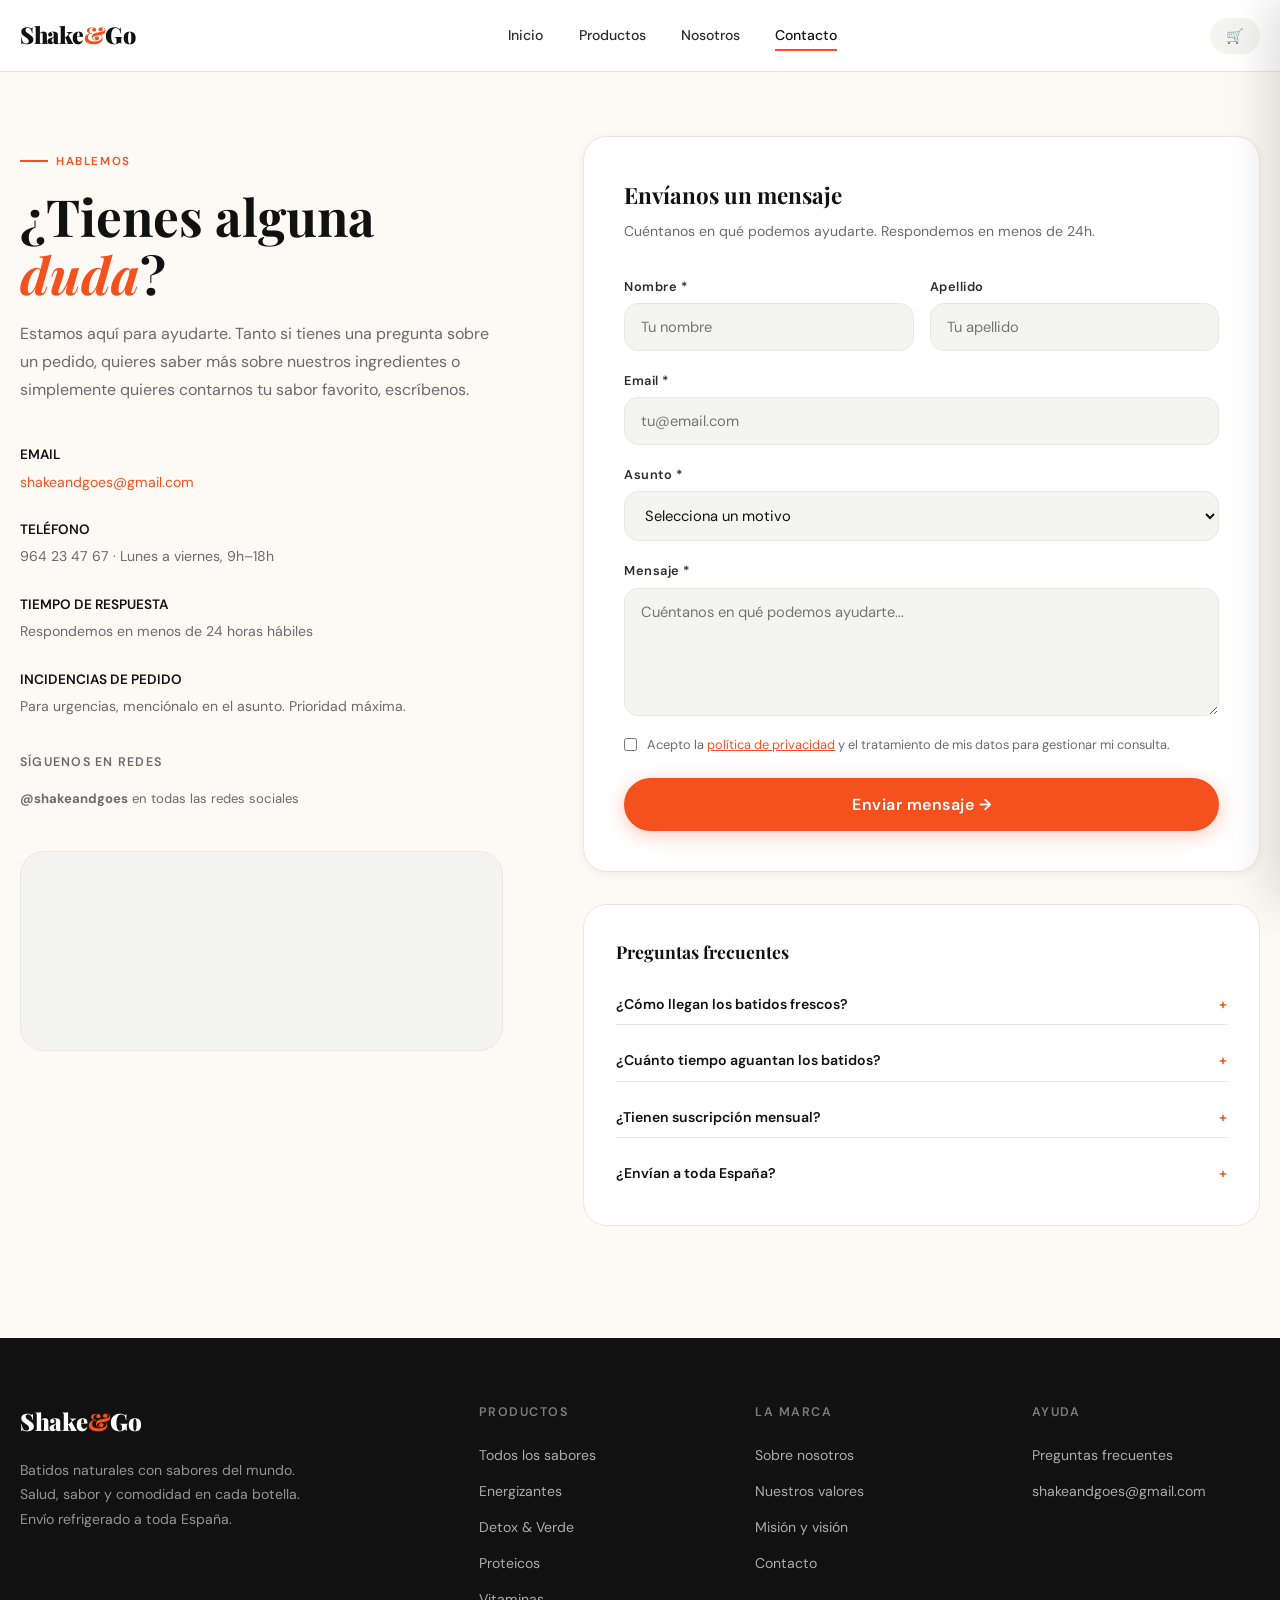
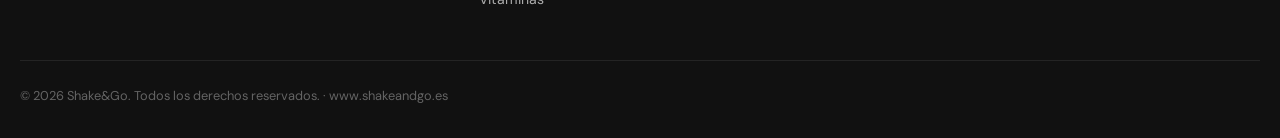
==== commit 915b8c74: "CommitFinal" ====
--- a/contacto.html
+++ b/contacto.html
@@ -25,7 +25,7 @@
     </nav>
     <div class="header-actions">
       <button class="cart-btn" data-open-cart aria-label="Abrir carrito">
-        🛒 Carrito
+        🛒
         <span class="cart-count" id="cart-count" aria-live="polite">0</span>
       </button>
       <button class="hamburger" aria-label="Abrir menú"><span></span><span></span><span></span></button>
@@ -52,28 +52,28 @@
 
         <div class="contacto-item">
           <div>
-            <strong>Email</strong>
+            <strong>EMAIL</strong>
             <span><a href="mailto:shakeandgoes@gmail.com" style="color:var(--color-naranja)">shakeandgoes@gmail.com</a></span>
           </div>
         </div>
 
         <div class="contacto-item">
           <div>
-            <strong>Teléfono</strong>
-            <span>91 123 45 67 · Lunes a viernes, 9h–18h</span>
+            <strong>TELÉFONO</strong>
+            <span>964 23 47 67 · Lunes a viernes, 9h–18h</span>
           </div>
         </div>
 
         <div class="contacto-item">
           <div>
-            <strong>Tiempo de respuesta</strong>
+            <strong>TIEMPO DE RESPUESTA</strong>
             <span>Respondemos en menos de 24 horas hábiles</span>
           </div>
         </div>
 
         <div class="contacto-item">
           <div>
-            <strong>Incidencias de pedido</strong>
+            <strong>INCIDENCIAS DE PEDIDO</strong>
             <span>Para urgencias, menciónalo en el asunto. Prioridad máxima.</span>
           </div>
         </div>
@@ -81,7 +81,7 @@
         <!-- Redes sociales -->
         <div style="margin-top:2rem">
           <div style="font-size:0.78rem;font-weight:600;letter-spacing:0.1em;text-transform:uppercase;color:var(--color-gris-medio);margin-bottom:1rem">Síguenos en redes</div>
-          <p style="font-size:0.82rem;color:var(--color-gris-medio);margin-top:0.8rem">@Shakeandgoes en todas las redes sociales</p>
+          <p style="font-size:0.82rem;color:var(--color-gris-medio);margin-top:0.8rem"><strong>@shakeandgoes</strong> en todas las redes sociales</p>
         </div>
 
         <!-- Mapa placeholder -->
--- a/style.css
+++ b/style.css
@@ -474,6 +474,15 @@
   flex-shrink: 0;
 }
 
+.hero-video-main {
+  width: 100%;
+  height: 100%;
+  display: block;
+  object-fit: cover;
+  object-position: center;
+  border-radius: inherit;
+}
+
 /* =========================================
    SECTION: PROPUESTA DE VALOR
    ========================================= */
@@ -1417,6 +1426,21 @@
 }
 .mision-block p { font-size: 0.9rem; color: rgba(255,255,255,0.62); line-height: 1.72; }
 
+.nosotros-block {
+  border-left: 3px solid var(--color-naranja);
+  padding-left: 1.5rem;
+}
+
+.nosotros-block h3 {
+  font-family: var(--font-display);
+  font-size: 1.75rem;
+  font-weight: 700;
+  color: white;
+  margin-bottom: 0.8rem;
+}
+
+.nosotros-block p { font-size: 0.9rem; color: rgba(255,255,255,0.62); line-height: 1.72; }
+
 .nosotros-equipo {
   padding: var(--spacing-xl) 0;
   background: var(--color-gris-claro);
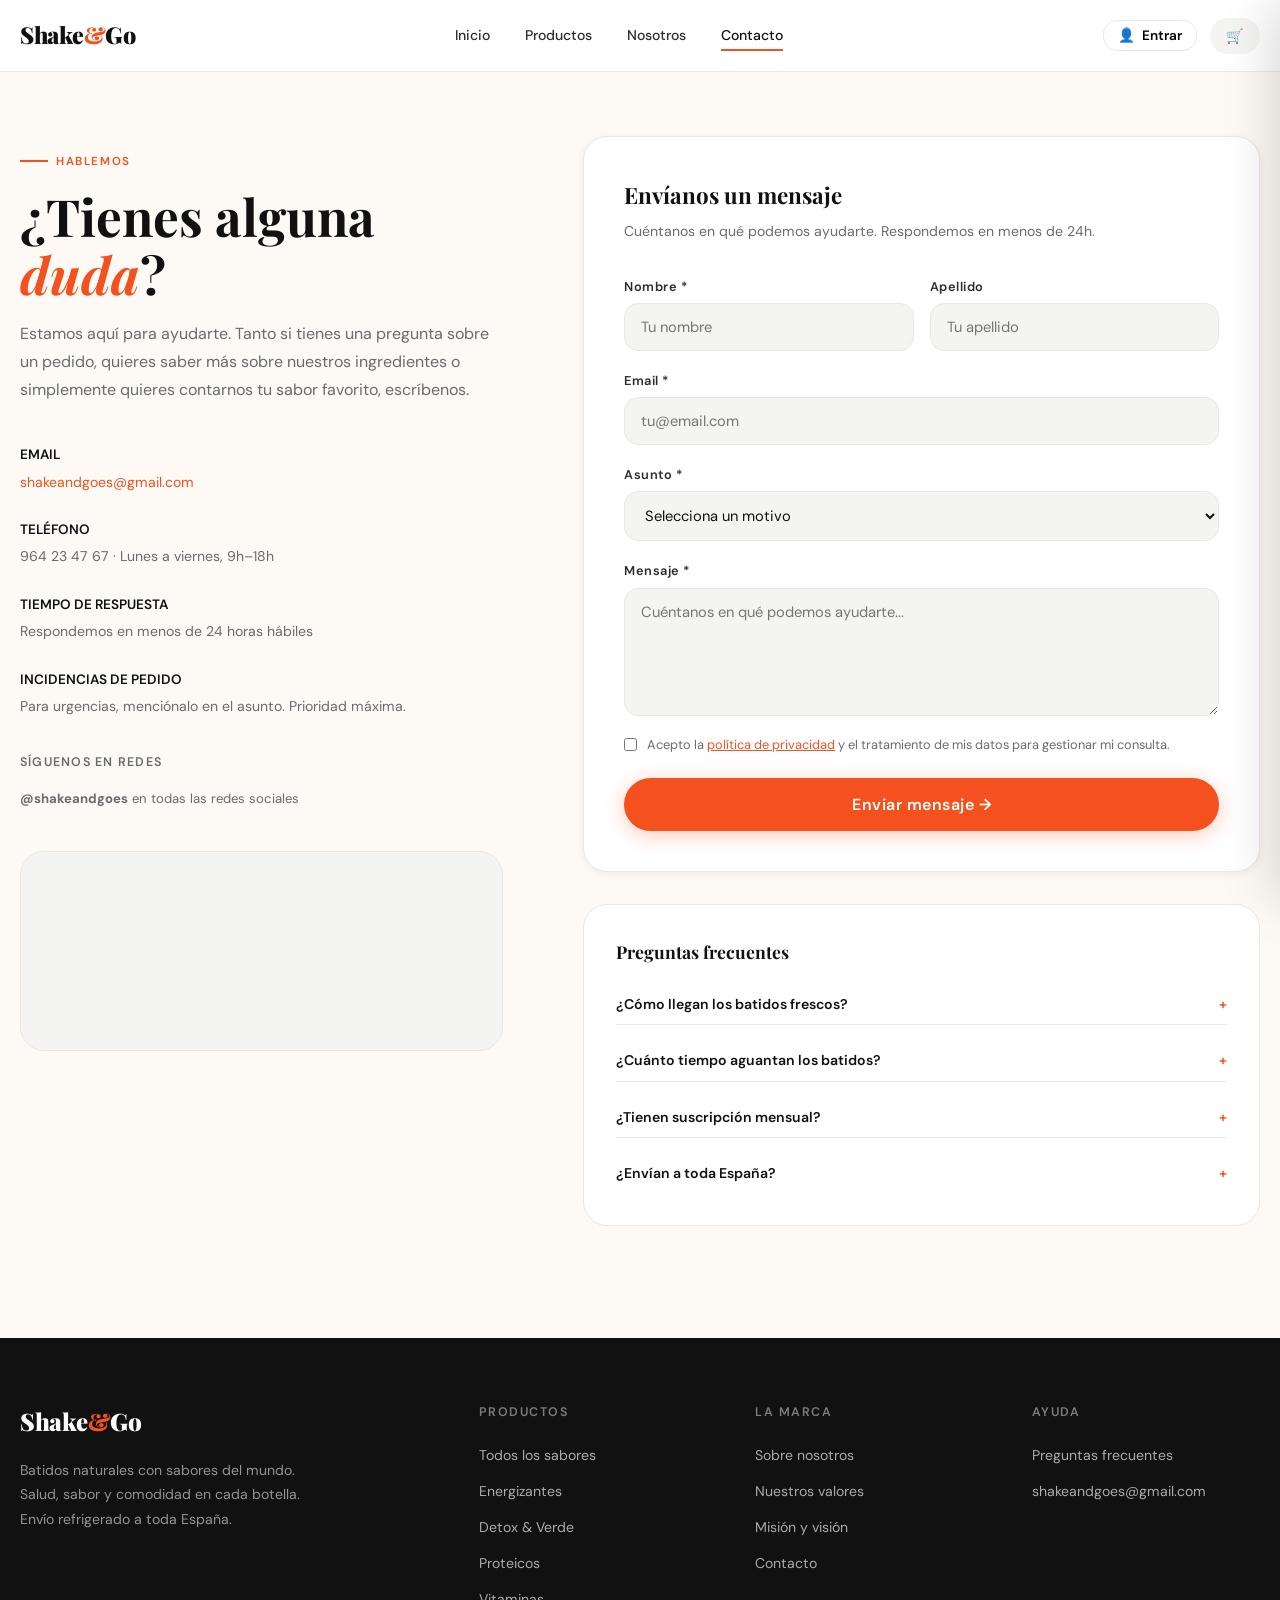
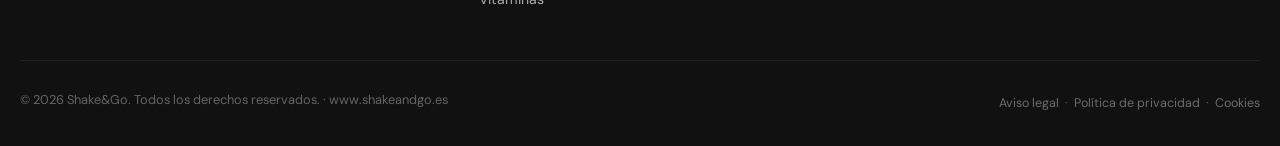
==== commit da216616: "Cambios finales tras feedback del profesorado" ====
--- a/contacto.html
+++ b/contacto.html
@@ -24,6 +24,9 @@
       <a href="contacto.html">Contacto</a>
     </nav>
     <div class="header-actions">
+      <button class="user-btn" id="btn-user" aria-label="Mi cuenta" title="Mi cuenta">
+        👤<span id="user-label"></span>
+      </button>
       <button class="cart-btn" data-open-cart aria-label="Abrir carrito">
         🛒
         <span class="cart-count" id="cart-count" aria-live="polite">0</span>
@@ -146,7 +149,7 @@
             <div style="display:flex;align-items:flex-start;gap:10px;margin-bottom:1.5rem">
               <input type="checkbox" id="privacidad" name="privacidad" required style="width:auto;margin-top:3px;accent-color:var(--color-naranja)" aria-required="true">
               <label for="privacidad" style="font-size:0.8rem;color:var(--color-gris-medio);cursor:pointer;line-height:1.5">
-                Acepto la <a href="#" style="color:var(--color-naranja);text-decoration:underline">política de privacidad</a> y el tratamiento de mis datos para gestionar mi consulta.
+                Acepto la <a href="legal.html#privacidad" style="color:var(--color-naranja);text-decoration:underline">política de privacidad</a> y el tratamiento de mis datos para gestionar mi consulta.
               </label>
             </div>
 
@@ -230,13 +233,20 @@
       <div class="footer-col">
         <h4>Ayuda</h4>
         <ul>
-          <li><a href="#">Preguntas frecuentes</a></li>
+          <li><a href="index.html#faq">Preguntas frecuentes</a></li>
           <li><a href="mailto:shakeandgoes@gmail.com">shakeandgoes@gmail.com</a></li>
         </ul>
       </div>
     </div>
     <div class="footer-bottom">
-      <p>© 2026 Shake&amp;Go. Todos los derechos reservados. · www.shakeandgo.es</p>
+      <p>© 2026 Shake&Go. Todos los derechos reservados. · www.shakeandgo.es</p>
+      <p style="margin-top:0.5rem; font-size:0.78rem;">
+        <a href="legal.html#aviso" style="color:var(--color-gris-medio); text-decoration:none;">Aviso legal</a>
+        &nbsp;·&nbsp;
+        <a href="legal.html#privacidad" style="color:var(--color-gris-medio); text-decoration:none;">Política de privacidad</a>
+        &nbsp;·&nbsp;
+        <a href="legal.html#cookies" style="color:var(--color-gris-medio); text-decoration:none;">Cookies</a>
+      </p>
     </div>
   </div>
 </footer>
@@ -266,7 +276,52 @@
   </div>
 </aside>
 
+<!-- ============ MODAL LOGIN/REGISTRO ============ -->
+<div class="modal-overlay" id="modal-auth">
+  <div class="modal-box">
+    <button class="modal-close" id="modal-close-btn">✕</button>
+    <h2 style="margin-bottom:0.3rem">Mi cuenta</h2>
+    <div class="modal-tab-btns">
+      <button class="modal-tab-btn active" data-tab="login">Iniciar sesión</button>
+      <button class="modal-tab-btn" data-tab="registro">Crear cuenta</button>
+    </div>
+    <!-- Login -->
+    <div id="tab-login">
+      <input class="modal-input" type="email" id="login-email" placeholder="Email">
+      <input class="modal-input" type="password" id="login-pass" placeholder="Contraseña">
+      <button class="modal-submit" id="btn-login">Entrar →</button>
+    </div>
+    <!-- Registro -->
+    <div id="tab-registro" style="display:none">
+      <input class="modal-input" type="text" id="reg-nombre" placeholder="Nombre">
+      <input class="modal-input" type="email" id="reg-email" placeholder="Email">
+      <input class="modal-input" type="password" id="reg-pass" placeholder="Contraseña">
+      <button class="modal-submit" id="btn-registro">Crear cuenta →</button>
+    </div>
+    <div id="modal-user-logged" style="display:none; text-align:center;">
+      <p style="font-size:1.1rem; margin-bottom:1rem">👋 Hola, <strong id="user-name-display"></strong></p>
+      <button class="modal-submit" id="btn-logout" style="background:#111">Cerrar sesión</button>
+    </div>
+  </div>
+</div>
+
+<!-- ============ POPUP NEWSLETTER ============ -->
+<div class="modal-overlay" id="popup-newsletter" style="z-index:10000">
+  <div class="modal-box" style="text-align:center; max-width:460px">
+    <button class="modal-close" id="popup-close">✕</button>
+    <div style="font-size:3rem; margin-bottom:0.5rem">🥤</div>
+    <h2 style="margin-bottom:0.5rem">¡10% de descuento!</h2>
+    <p style="color:var(--color-gris-oscuro); margin-bottom:1.5rem">Suscríbete a nuestra newsletter y consigue un 10% en tu primer pedido.</p>
+    <input class="modal-input" type="email" id="popup-email" placeholder="tu@email.com">
+    <button class="modal-submit" id="popup-submit">Quiero mi descuento →</button>
+    <p style="font-size:0.75rem; color:var(--color-gris-medio); margin-top:1rem">
+      Sin spam. Puedes darte de baja cuando quieras.
+    </p>
+  </div>
+</div>
+
 <script src="main.js"></script>
+<script src="auth.js"></script>
 <script src="carrito.js"></script>
 <script>
 /* Validación del formulario de contacto */
--- a/style.css
+++ b/style.css
@@ -1517,6 +1517,62 @@
 }
 .rrss-link:hover { background: var(--color-naranja); border-color: var(--color-naranja); color: white; transform: translateY(-3px); }
 
+.user-btn {
+  background: none;
+  border: 1px solid var(--color-borde);
+  border-radius: var(--radius-md);
+  padding: 0.4rem 0.9rem;
+  font-size: 0.85rem;
+  font-weight: 600;
+  cursor: pointer;
+  display: flex;
+  align-items: center;
+  gap: 0.4rem;
+  transition: background 0.2s;
+}
+.user-btn:hover { background: var(--color-gris-claro); }
+
+/* Modal */
+.modal-overlay {
+  position: fixed; inset: 0;
+  background: rgba(0,0,0,0.5);
+  z-index: 9999;
+  display: none;
+  align-items: center;
+  justify-content: center;
+}
+.modal-overlay.open { display: flex; }
+.modal-box {
+  background: white;
+  border-radius: var(--radius-lg);
+  padding: 2.5rem;
+  width: 100%;
+  max-width: 420px;
+  position: relative;
+  box-shadow: 0 20px 60px rgba(0,0,0,0.2);
+}
+.modal-close {
+  position: absolute; top: 1rem; right: 1rem;
+  background: none; border: none; font-size: 1.2rem; cursor: pointer;
+}
+.modal-tab-btns { display: flex; gap: 0; margin-bottom: 1.5rem; border-bottom: 2px solid var(--color-gris-claro); }
+.modal-tab-btn {
+  flex: 1; padding: 0.7rem; background: none; border: none;
+  font-weight: 700; cursor: pointer; font-size: 0.9rem;
+  border-bottom: 2px solid transparent; margin-bottom: -2px;
+}
+.modal-tab-btn.active { border-bottom-color: var(--color-naranja); color: var(--color-naranja); }
+.modal-input {
+  width: 100%; padding: 0.75rem 1rem; border: 1px solid var(--color-borde);
+  border-radius: var(--radius-md); font-size: 0.9rem;
+  margin-bottom: 0.9rem; box-sizing: border-box;
+}
+.modal-submit {
+  width: 100%; padding: 0.85rem; background: var(--color-naranja);
+  color: white; border: none; border-radius: var(--radius-md);
+  font-weight: 700; font-size: 1rem; cursor: pointer; margin-top: 0.5rem;
+}
+
 /* Formulario */
 .form-card {
   background: var(--color-blanco);
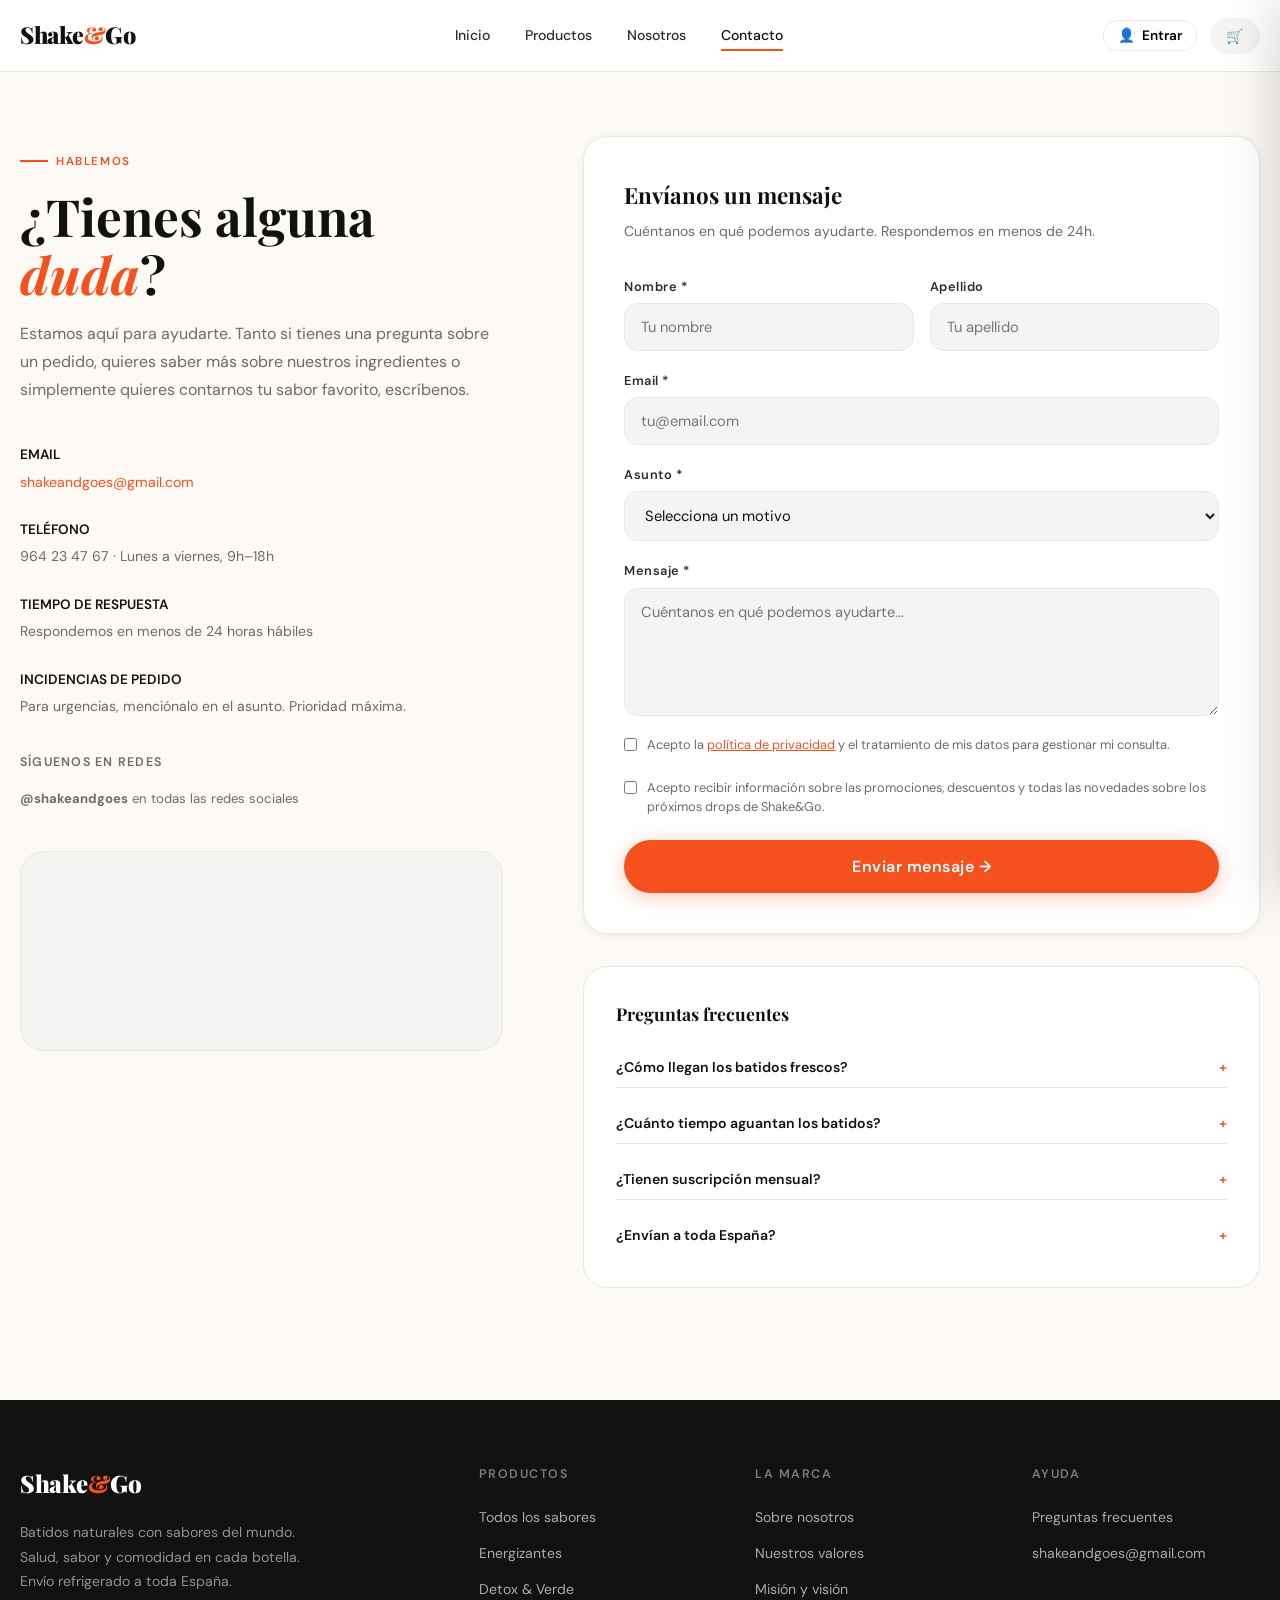
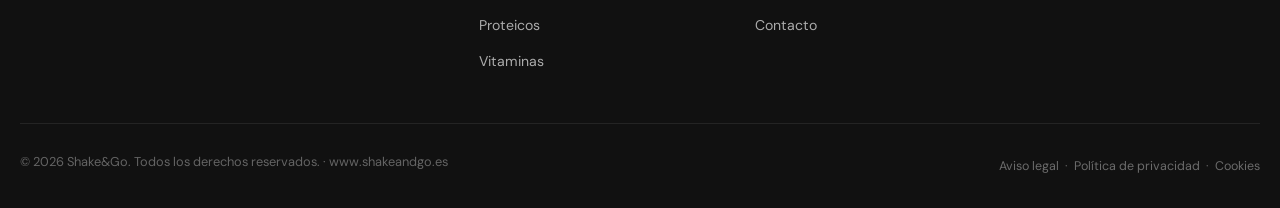
==== commit e884be44: "Últimos retoques" ====
--- a/contacto.html
+++ b/contacto.html
@@ -150,6 +150,13 @@
               <input type="checkbox" id="privacidad" name="privacidad" required style="width:auto;margin-top:3px;accent-color:var(--color-naranja)" aria-required="true">
               <label for="privacidad" style="font-size:0.8rem;color:var(--color-gris-medio);cursor:pointer;line-height:1.5">
                 Acepto la <a href="legal.html#privacidad" style="color:var(--color-naranja);text-decoration:underline">política de privacidad</a> y el tratamiento de mis datos para gestionar mi consulta.
+              </label>
+            </div>
+
+            <div style="display:flex;align-items:flex-start;gap:10px;margin-bottom:1.5rem">
+              <input type="checkbox" id="informacion" name="informacion" required style="width:auto;margin-top:3px;accent-color:var(--color-naranja)">
+              <label for="informacion" style="font-size:0.8rem;color:var(--color-gris-medio);cursor:pointer;line-height:1.5">
+                Acepto recibir información sobre las promociones, descuentos y todas las novedades sobre los próximos drops de Shake&Go.
               </label>
             </div>
 
@@ -333,6 +340,14 @@
   function validarCampo(input) {
     const grupo = input.closest('.form-group');
     if (!grupo) return true;
+    
+    // Manejar checkboxes por separado
+    if (input.type === 'checkbox') {
+      const eValido = input.checked;
+      grupo.classList.toggle('has-error', !eValido);
+      return eValido;
+    }
+    
     const eValido = input.checkValidity() && (input.type !== 'textarea' || input.value.trim().length >= 10);
     grupo.classList.toggle('has-error', !eValido);
     if (input.tagName === 'TEXTAREA') {
@@ -346,33 +361,42 @@
     el.addEventListener('input', () => {
       if (el.closest('.form-group')?.classList.contains('has-error')) validarCampo(el);
     });
+    // Para checkboxes, validar en 'change'
+    if (el.type === 'checkbox') {
+      el.addEventListener('change', () => validarCampo(el));
+    }
   });
 
   form.addEventListener('submit', (e) => {
     e.preventDefault();
     let formValido = true;
-    const campos = form.querySelectorAll('input[required], textarea[required], select[required]');
+    
+    // Validar todos los campos, excluyendo checkboxes required aquí
+    const campos = form.querySelectorAll('input:not([type="checkbox"])[required], textarea[required], select[required]');
     campos.forEach(campo => {
       if (!validarCampo(campo)) formValido = false;
     });
 
-    const privacidad = document.getElementById('privacidad');
-    if (privacidad && !privacidad.checked) {
+    // Validar checkboxes por separado
+    const checkboxes = form.querySelectorAll('input[type="checkbox"][required]');
+    checkboxes.forEach(cbox => {
+      if (!validarCampo(cbox)) formValido = false;
+    });
+
+    if (!formValido) {
       if (typeof window.showToast === 'function') {
-        window.showToast('Debes aceptar la política de privacidad', '⚠️');
+        window.showToast('Por favor, completa todos los campos requeridos', '⚠️');
       }
-      formValido = false;
+      return;
     }
-
-    if (!formValido) return;
 
     // Simular envío
     const btn = form.querySelector('[type="submit"]');
     btn.textContent = 'Enviando…';
     btn.disabled = true;
     setTimeout(() => {
-      form.style.display = 'none';
-      success.classList.add('visible');
+    form.style.display = 'none';
+    success.classList.add('visible');
     }, 1200);
   });
 });
--- a/style.css
+++ b/style.css
@@ -1431,6 +1431,45 @@
   padding-left: 1.5rem;
 }
 
+.founders-block {
+  display: flex;
+  flex-direction: row;
+  align-items: flex-start;
+  gap: 2rem;
+}
+
+.founders-img {
+  max-width: 520px;
+  width: 100%;
+  height: auto;
+  flex-shrink: 0;
+}
+
+.founders-text {
+  flex: 1;
+  display: flex;
+  flex-direction: column;
+  gap: 1.25rem;
+  text-align: left;
+}
+
+.founder-item {
+  display: flex;
+  flex-direction: column;
+  gap: 0.35rem;
+}
+
+.founder-name {
+  font-size: 1.2rem;
+  font-weight: 700;
+  margin: 0;
+}
+
+.founder-desc {
+  margin: 0;
+  line-height: 1.6;
+}
+
 .nosotros-block h3 {
   font-family: var(--font-display);
   font-size: 1.75rem;
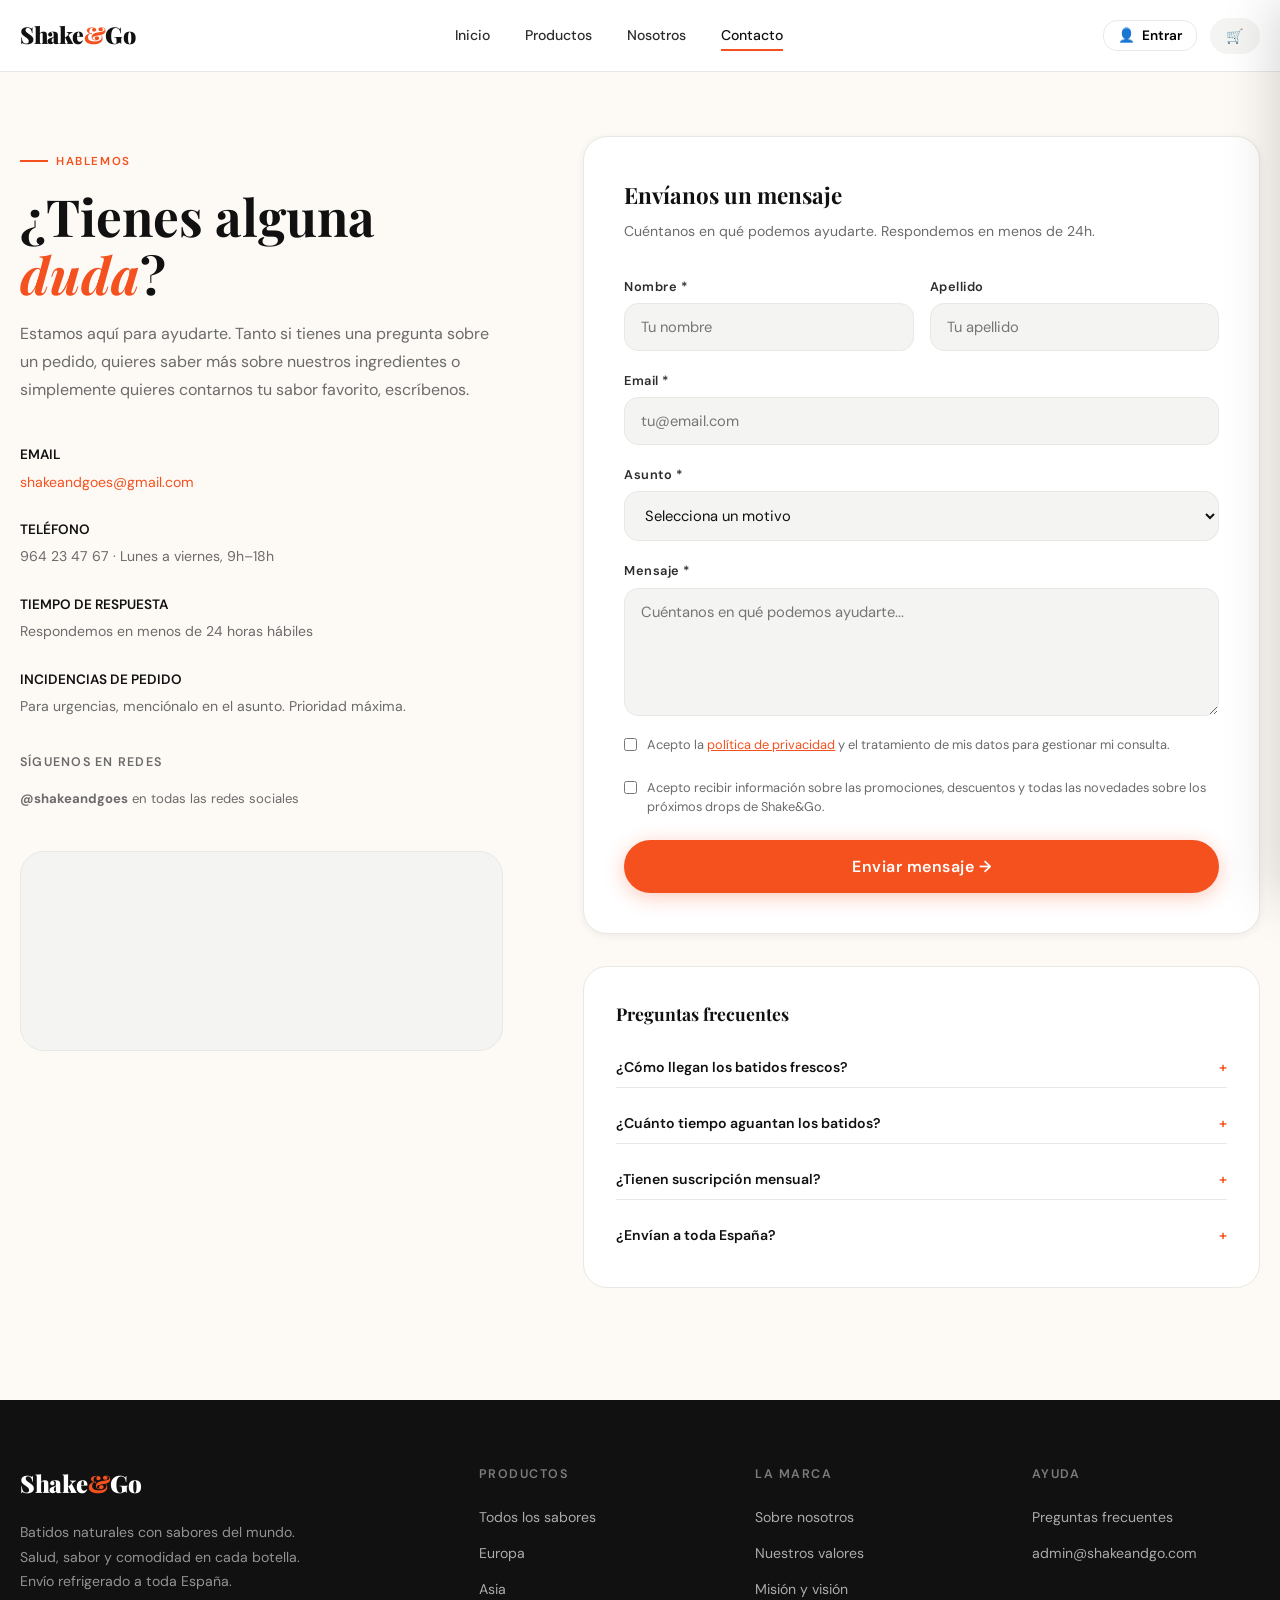
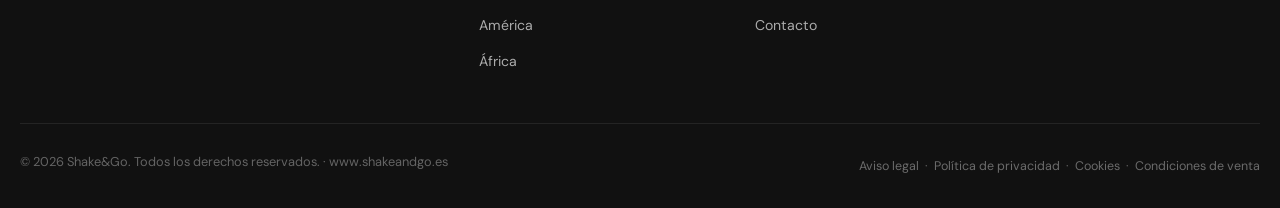
==== commit 29dd1d3e: "VERSIÓN FINAL E-COMMERCE" ====
--- a/contacto.html
+++ b/contacto.html
@@ -90,7 +90,7 @@
         <!-- Mapa placeholder -->
         <div style="margin-top:2.5rem;background:var(--color-gris-claro);border-radius:var(--radius-lg);height:200px;display:flex;align-items:center;justify-content:center;border:1px solid var(--color-borde);overflow:hidden;position:relative">
           <iframe
-              src="https://www.google.com/maps?q=Carrer+d%27Ar%C3%ADstides+Maillol+12,+08028+Barcelona&output=embed"
+              src="https://www.google.com/maps/embed?pb=!1m18!1m12!1m3!1d3036.2593388919654!2d-3.686997624171062!3d40.44739667143468!2m3!1f0!2f0!3f0!3m2!1i1024!2i768!4f13.1!3m3!1m2!1s0xd4228e7117602dd%3A0x45613518114682ff!2sC.%20de%20Serrano%2C%20157%2C%205f%2C%20Chamart%C3%ADn%2C%2028002%20Madrid!5e0!3m2!1ses!2ses!4v1778500892458!5m2!1ses!2ses"
               width="100%"
               height="100%"
               style="border:0; position:relative; z-index:1;"
@@ -222,10 +222,10 @@
         <h4>Productos</h4>
         <ul>
           <li><a href="productos.html">Todos los sabores</a></li>
-          <li><a href="productos.html?filtro=energizante">Energizantes</a></li>
-          <li><a href="productos.html?filtro=detox">Detox &amp; Verde</a></li>
-          <li><a href="productos.html?filtro=proteina">Proteicos</a></li>
-          <li><a href="productos.html?filtro=vitaminas">Vitaminas</a></li>
+          <li><a href="productos.html?filtro=europa">Europa</a></li>
+          <li><a href="productos.html?filtro=asia">Asia</a></li>
+          <li><a href="productos.html?filtro=america">América</a></li>
+          <li><a href="productos.html?filtro=africa">África</a></li>
         </ul>
       </div>
       <div class="footer-col">
@@ -241,18 +241,20 @@
         <h4>Ayuda</h4>
         <ul>
           <li><a href="index.html#faq">Preguntas frecuentes</a></li>
-          <li><a href="mailto:shakeandgoes@gmail.com">shakeandgoes@gmail.com</a></li>
+          <li><a href="mailto:admin@shakeandgo.com">admin@shakeandgo.com</a></li>
         </ul>
       </div>
     </div>
     <div class="footer-bottom">
-      <p>© 2026 Shake&Go. Todos los derechos reservados. · www.shakeandgo.es</p>
+      <p>© 2026 Shake&amp;Go. Todos los derechos reservados. · www.shakeandgo.es</p>
       <p style="margin-top:0.5rem; font-size:0.78rem;">
         <a href="legal.html#aviso" style="color:var(--color-gris-medio); text-decoration:none;">Aviso legal</a>
         &nbsp;·&nbsp;
         <a href="legal.html#privacidad" style="color:var(--color-gris-medio); text-decoration:none;">Política de privacidad</a>
         &nbsp;·&nbsp;
         <a href="legal.html#cookies" style="color:var(--color-gris-medio); text-decoration:none;">Cookies</a>
+        &nbsp;·&nbsp;
+        <a href="legal.html#venta" style="color:var(--color-gris-medio); text-decoration:none;">Condiciones de venta</a>
       </p>
     </div>
   </div>
--- a/style.css
+++ b/style.css
@@ -475,6 +475,7 @@
 }
 
 .hero-video-main {
+  position:absolute;
   width: 100%;
   height: 100%;
   display: block;
@@ -1630,6 +1631,202 @@
 
 .form-row { display: grid; grid-template-columns: 1fr 1fr; gap: 1rem; }
 
+/* ---- CHECKOUT ---- */
+.checkout-section {
+  padding: var(--spacing-xl) 0;
+  background: var(--color-crema);
+}
+
+.checkout-grid {
+  display: grid;
+  grid-template-columns: 1fr 400px;
+  gap: 4rem;
+  align-items: start;
+}
+
+.checkout-form {
+  background: var(--color-blanco);
+  padding: 3rem;
+  border-radius: var(--radius-lg);
+  box-shadow: var(--shadow-md);
+}
+
+.checkout-step {
+  margin-bottom: 3rem;
+}
+
+.checkout-step h3 {
+  font-family: var(--font-display);
+  font-size: 1.5rem;
+  font-weight: 700;
+  color: var(--color-negro);
+  margin-bottom: 1.5rem;
+}
+
+.checkout-form .form-group {
+  margin-bottom: 1.5rem;
+}
+
+.checkout-form .form-group label {
+  display: block;
+  font-weight: 600;
+  margin-bottom: 0.5rem;
+  color: var(--color-negro);
+}
+
+.checkout-form .form-group input,
+.checkout-form .form-group textarea {
+  width: 100%;
+  padding: 0.75rem;
+  border: 1px solid var(--color-borde);
+  border-radius: var(--radius-md);
+  font-family: var(--font-body);
+  font-size: 1rem;
+}
+
+.checkout-form .form-group input:focus,
+.checkout-form .form-group textarea:focus {
+  outline: none;
+  border-color: var(--color-naranja);
+  box-shadow: 0 0 0 3px rgba(244, 81, 30, 0.1);
+}
+
+.payment-methods {
+  display: flex;
+  flex-direction: column;
+  gap: 1rem;
+  margin-bottom: 1.5rem;
+}
+
+.payment-option {
+  display: flex;
+  align-items: center;
+  gap: 0.75rem;
+  cursor: pointer;
+  font-weight: 500;
+}
+
+.payment-option input[type="radio"] {
+  margin: 0;
+}
+
+.payment-fields {
+  margin-top: 1.5rem;
+}
+
+.checkout-summary {
+  background: var(--color-blanco);
+  padding: 2rem;
+  border-radius: var(--radius-lg);
+  box-shadow: var(--shadow-md);
+  position: sticky;
+  top: 2rem;
+}
+
+.checkout-summary h3 {
+  font-family: var(--font-display);
+  font-size: 1.4rem;
+  font-weight: 700;
+  margin-bottom: 1.5rem;
+  color: var(--color-negro);
+}
+
+.order-item {
+  display: flex;
+  align-items: center;
+  gap: 1rem;
+  margin-bottom: 1rem;
+  padding-bottom: 1rem;
+  border-bottom: 1px solid var(--color-borde);
+}
+
+.order-item:last-child {
+  border-bottom: none;
+  margin-bottom: 0;
+  padding-bottom: 0;
+}
+
+.order-item-img {
+  width: 60px;
+  height: 60px;
+  object-fit: cover;
+  border-radius: var(--radius-md);
+}
+
+.order-item-info {
+  flex: 1;
+}
+
+.order-item-name {
+  font-weight: 600;
+  margin-bottom: 0.25rem;
+}
+
+.order-item-details {
+  font-size: 0.85rem;
+  color: var(--color-gris-medio);
+}
+
+.order-item-price {
+  font-weight: 600;
+  color: var(--color-negro);
+}
+
+.order-totals {
+  margin-top: 2rem;
+  padding-top: 1.5rem;
+  border-top: 1px solid var(--color-borde);
+}
+
+.order-subtotal,
+.order-envio,
+.order-total {
+  display: flex;
+  justify-content: space-between;
+  margin-bottom: 0.5rem;
+  font-size: 0.95rem;
+}
+
+.order-total {
+  font-weight: 700;
+  font-size: 1.1rem;
+  color: var(--color-negro);
+  margin-top: 0.5rem;
+  padding-top: 0.5rem;
+  border-top: 1px solid var(--color-borde);
+}
+
+.checkout-guarantee {
+  margin-top: 2rem;
+  padding-top: 1.5rem;
+  border-top: 1px solid var(--color-borde);
+}
+
+.checkout-guarantee p {
+  font-size: 0.85rem;
+  color: var(--color-gris-medio);
+  margin-bottom: 0.5rem;
+}
+
+.checkout-guarantee p:last-child {
+  margin-bottom: 0;
+}
+
+@media (max-width: 768px) {
+  .checkout-grid {
+    grid-template-columns: 1fr;
+    gap: 2rem;
+  }
+  
+  .checkout-form {
+    padding: 2rem;
+  }
+  
+  .checkout-summary {
+    position: static;
+  }
+}
+
 .form-group {
   display: flex;
   flex-direction: column;
